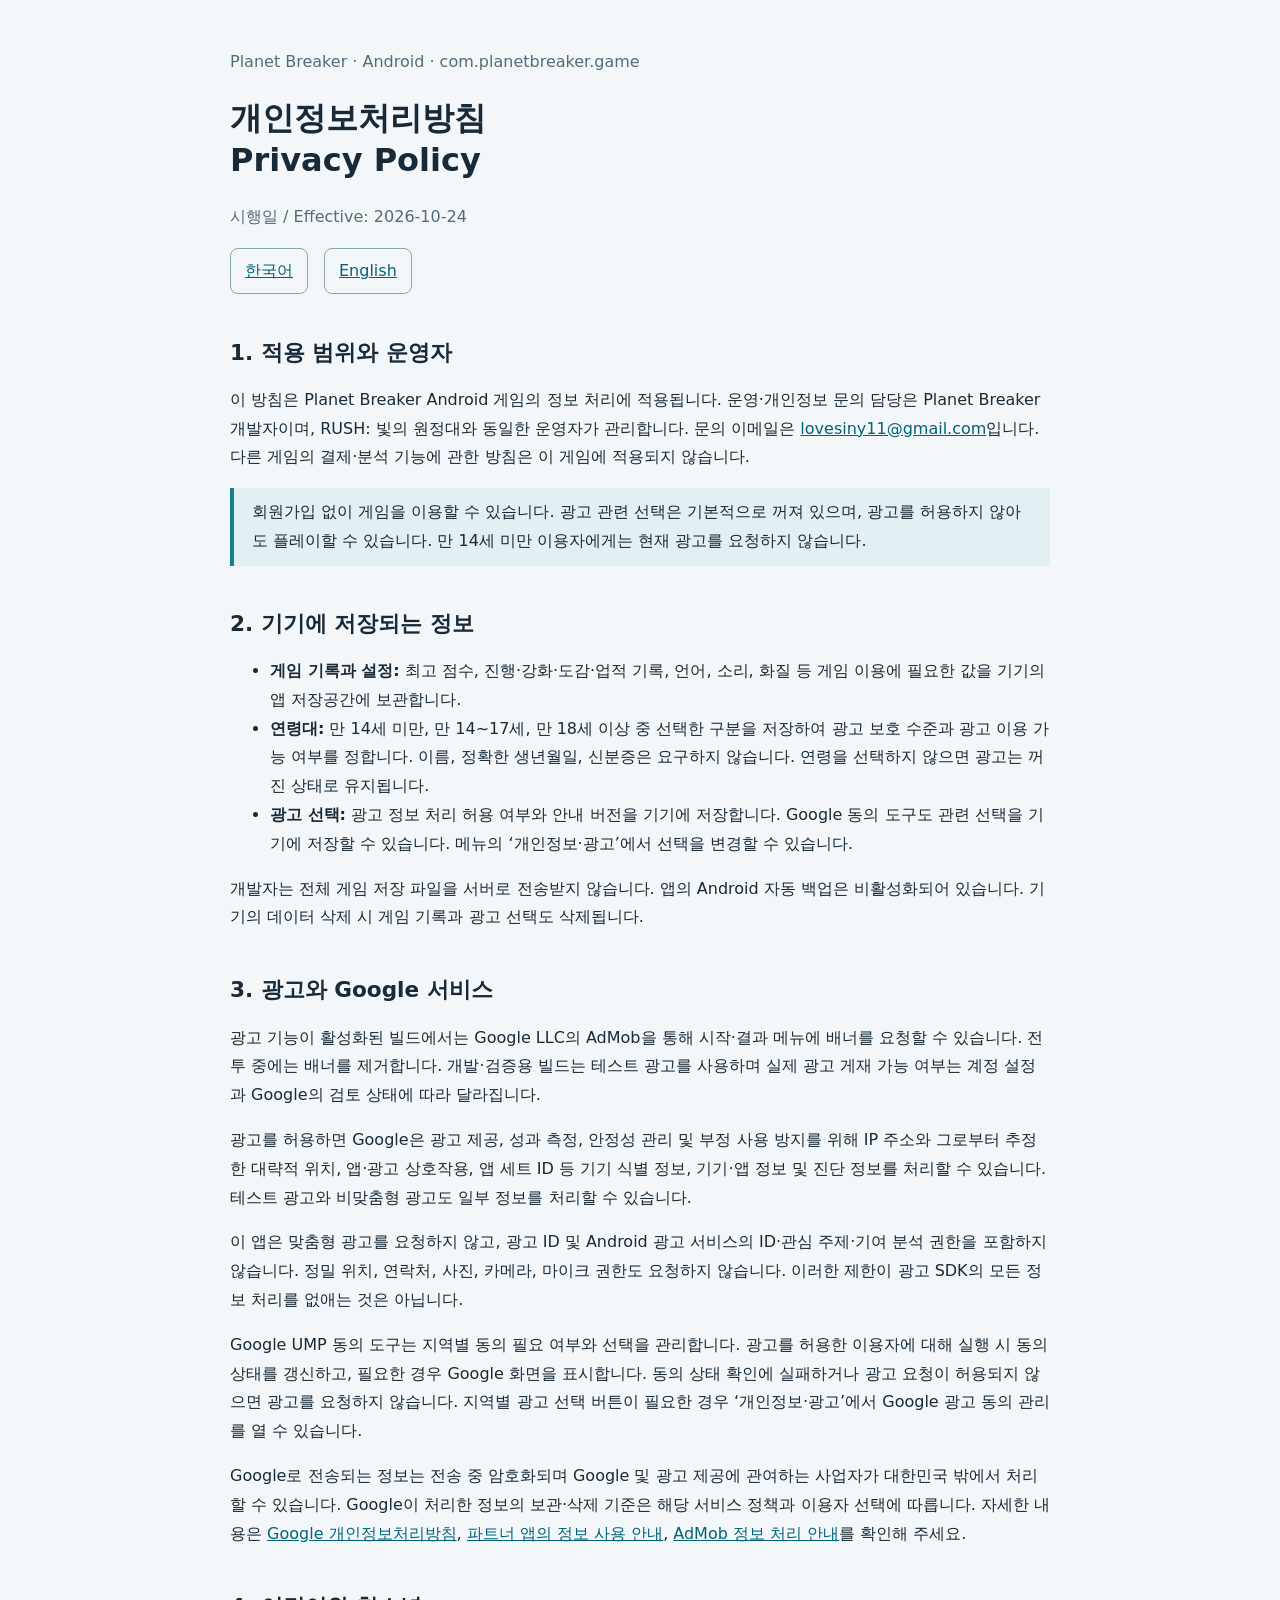
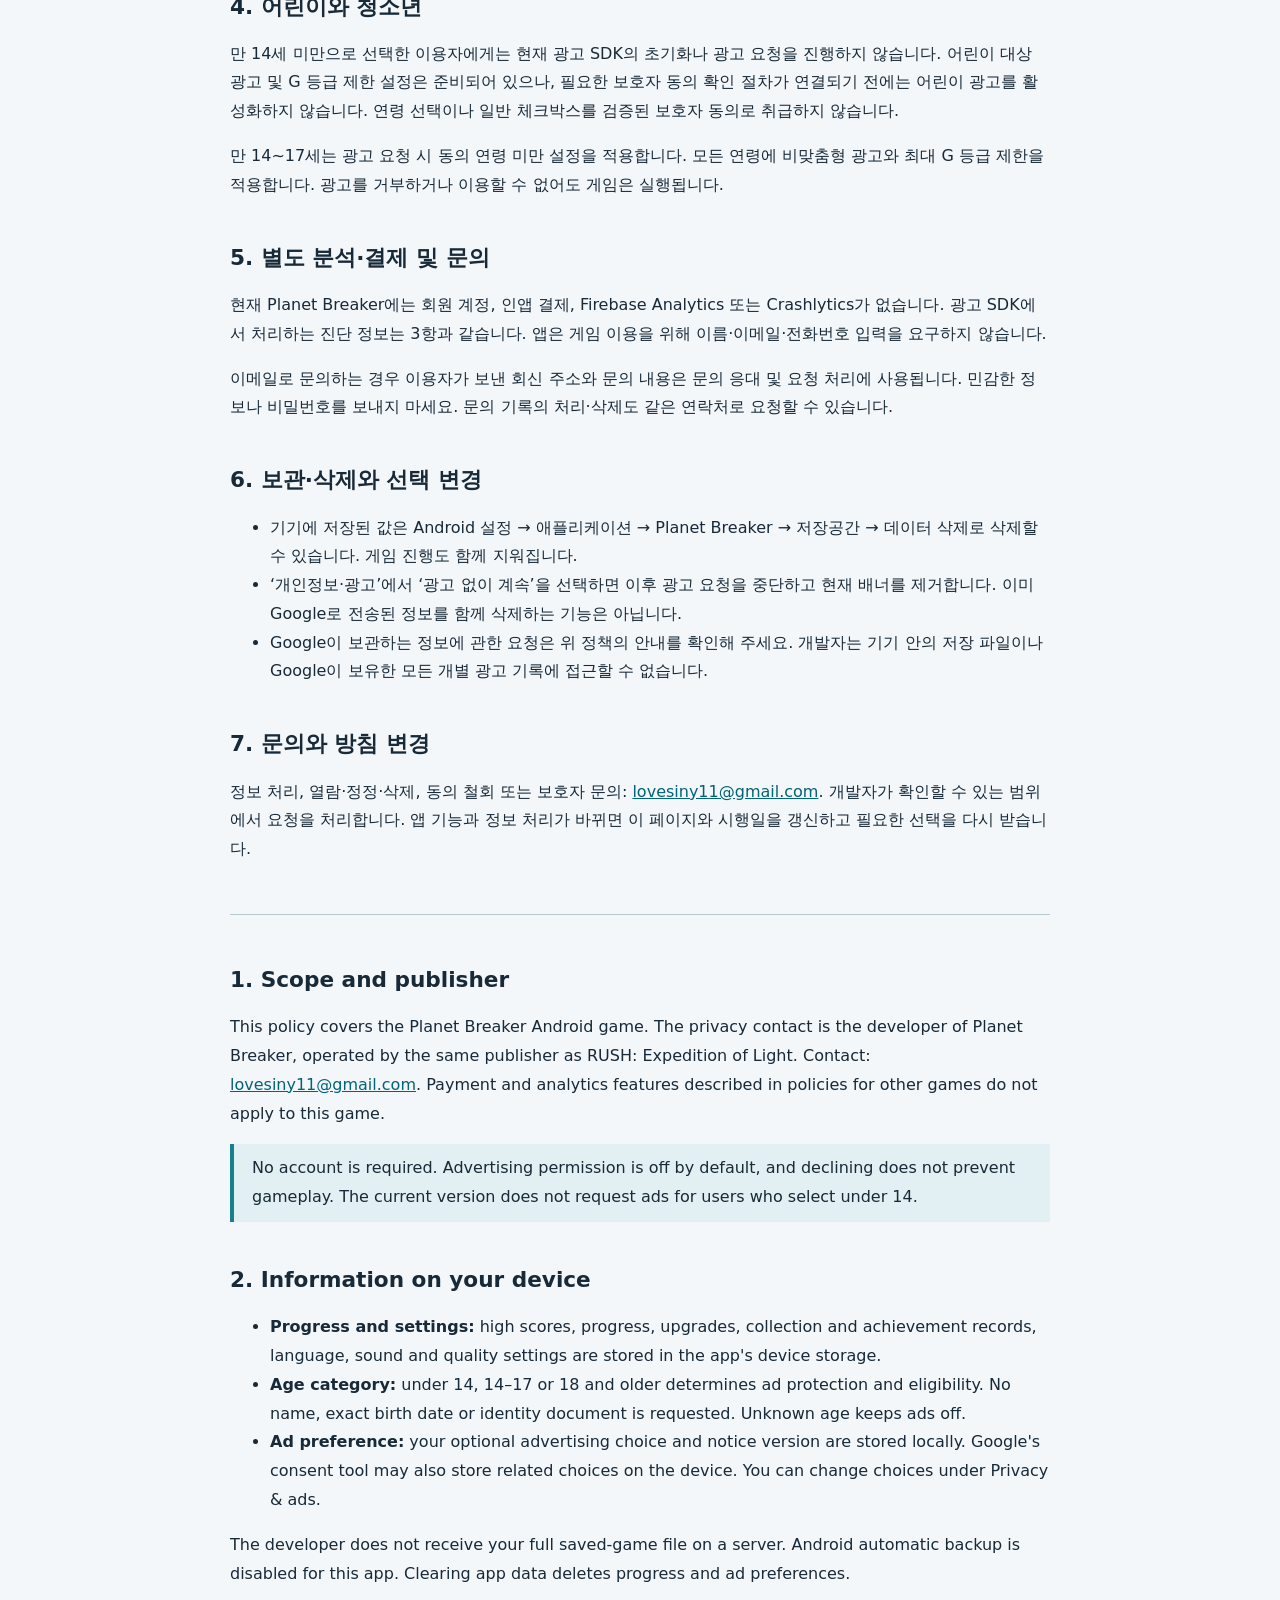
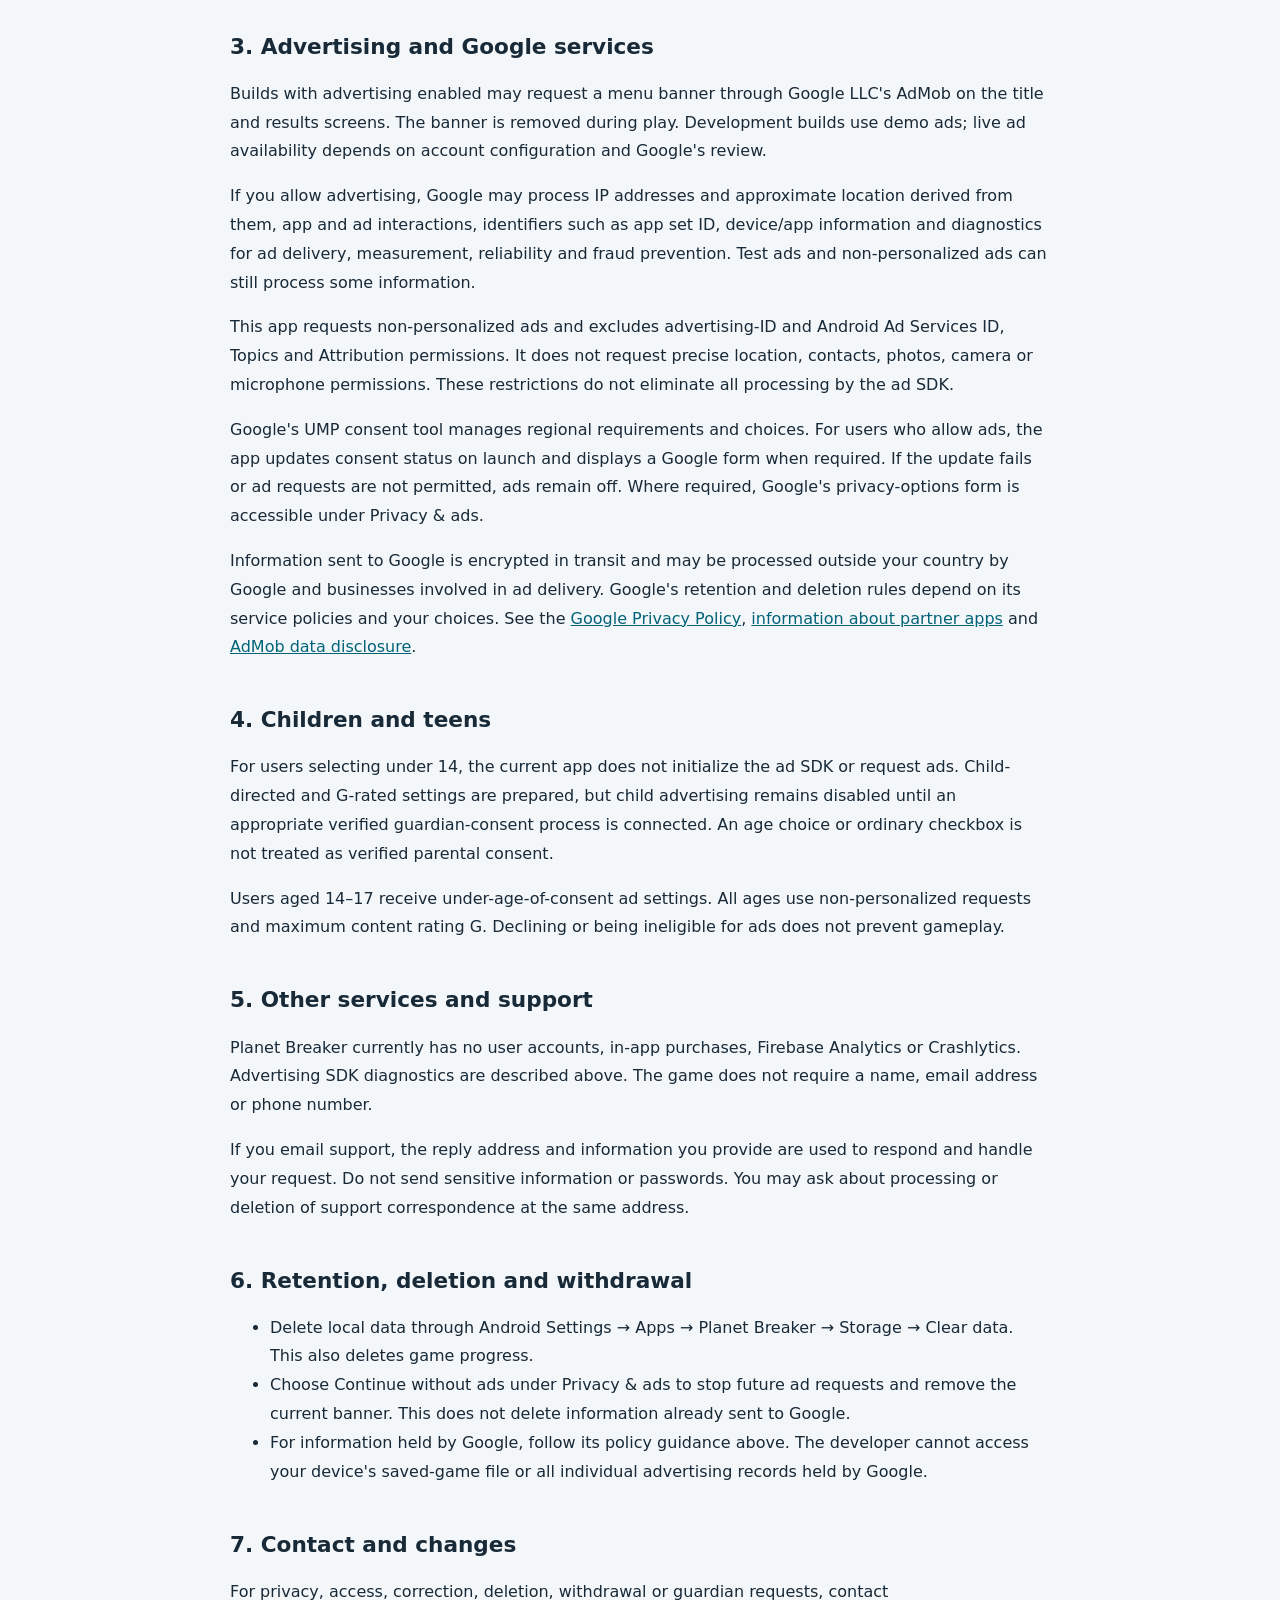
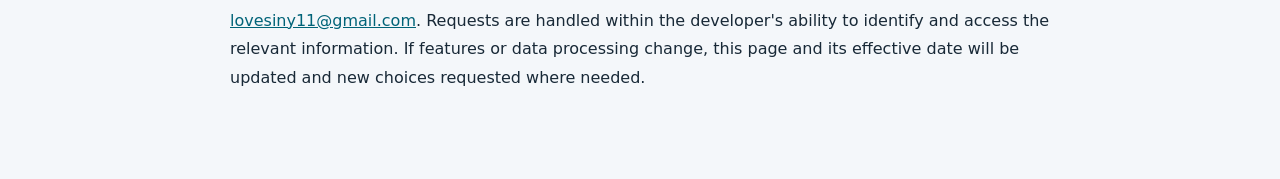
==== planet-breaker-privacy.html @ 5c7571f8 "Publish Planet Breaker privacy policy" ====
<!doctype html>
<html lang="ko">
<head>
<meta charset="utf-8">
<meta name="viewport" content="width=device-width, initial-scale=1">
<title>Planet Breaker — 개인정보처리방침 · Privacy Policy</title>
<meta name="description" content="Planet Breaker Android 게임 개인정보처리방침 및 문의처. Privacy policy and contact for Planet Breaker.">
<style>
:root{color-scheme:light dark;font:16px/1.8 system-ui,sans-serif;color:#182937;background:#f4f7fa}body{margin:0}main{max-width:820px;margin:auto;padding:32px 22px 70px}h1{line-height:1.3;font-size:2rem}h2{margin-top:2em;line-height:1.4;font-size:1.35rem}h3{font-size:1.1rem}a{color:#006378;overflow-wrap:anywhere}p,li{overflow-wrap:anywhere}nav{display:flex;gap:16px;flex-wrap:wrap}nav a{display:inline-block;padding:8px 14px;border:1px solid #8ba4b0;border-radius:8px;min-height:28px}.meta{color:#526c7a}article{scroll-margin-top:18px}aside{border-left:4px solid #16818d;padding:10px 18px;background:#e3f0f3}hr{margin:50px 0;border:0;border-top:1px solid #b7c8cf}a:focus-visible{outline:3px solid #16818d;outline-offset:3px}@media(prefers-color-scheme:dark){:root{color:#e0edf3;background:#091722}a{color:#84dfeb}.meta{color:#afc3ce}aside{background:#16303b}}
</style>
</head>
<body><main>
<p class="meta">Planet Breaker · Android · com.planetbreaker.game</p>
<h1>개인정보처리방침<br><span lang="en">Privacy Policy</span></h1>
<p class="meta">시행일 / Effective: 2026-10-24</p>
<nav aria-label="언어 / Language"><a href="#ko" lang="ko">한국어</a><a href="#en" lang="en">English</a></nav>
<article id="ko" lang="ko">
<h2>1. 적용 범위와 운영자</h2>
<p>이 방침은 Planet Breaker Android 게임의 정보 처리에 적용됩니다. 운영·개인정보 문의 담당은 Planet Breaker 개발자이며, RUSH: 빛의 원정대와 동일한 운영자가 관리합니다. 문의 이메일은 <a href="mailto:lovesiny11@gmail.com">lovesiny11@gmail.com</a>입니다. 다른 게임의 결제·분석 기능에 관한 방침은 이 게임에 적용되지 않습니다.</p>
<aside>회원가입 없이 게임을 이용할 수 있습니다. 광고 관련 선택은 기본적으로 꺼져 있으며, 광고를 허용하지 않아도 플레이할 수 있습니다. 만 14세 미만 이용자에게는 현재 광고를 요청하지 않습니다.</aside>
<h2>2. 기기에 저장되는 정보</h2>
<ul>
<li><strong>게임 기록과 설정:</strong> 최고 점수, 진행·강화·도감·업적 기록, 언어, 소리, 화질 등 게임 이용에 필요한 값을 기기의 앱 저장공간에 보관합니다.</li>
<li><strong>연령대:</strong> 만 14세 미만, 만 14~17세, 만 18세 이상 중 선택한 구분을 저장하여 광고 보호 수준과 광고 이용 가능 여부를 정합니다. 이름, 정확한 생년월일, 신분증은 요구하지 않습니다. 연령을 선택하지 않으면 광고는 꺼진 상태로 유지됩니다.</li>
<li><strong>광고 선택:</strong> 광고 정보 처리 허용 여부와 안내 버전을 기기에 저장합니다. Google 동의 도구도 관련 선택을 기기에 저장할 수 있습니다. 메뉴의 ‘개인정보·광고’에서 선택을 변경할 수 있습니다.</li>
</ul>
<p>개발자는 전체 게임 저장 파일을 서버로 전송받지 않습니다. 앱의 Android 자동 백업은 비활성화되어 있습니다. 기기의 데이터 삭제 시 게임 기록과 광고 선택도 삭제됩니다.</p>
<h2>3. 광고와 Google 서비스</h2>
<p>광고 기능이 활성화된 빌드에서는 Google LLC의 AdMob을 통해 시작·결과 메뉴에 배너를 요청할 수 있습니다. 전투 중에는 배너를 제거합니다. 개발·검증용 빌드는 테스트 광고를 사용하며 실제 광고 게재 가능 여부는 계정 설정과 Google의 검토 상태에 따라 달라집니다.</p>
<p>광고를 허용하면 Google은 광고 제공, 성과 측정, 안정성 관리 및 부정 사용 방지를 위해 IP 주소와 그로부터 추정한 대략적 위치, 앱·광고 상호작용, 앱 세트 ID 등 기기 식별 정보, 기기·앱 정보 및 진단 정보를 처리할 수 있습니다. 테스트 광고와 비맞춤형 광고도 일부 정보를 처리할 수 있습니다.</p>
<p>이 앱은 맞춤형 광고를 요청하지 않고, 광고 ID 및 Android 광고 서비스의 ID·관심 주제·기여 분석 권한을 포함하지 않습니다. 정밀 위치, 연락처, 사진, 카메라, 마이크 권한도 요청하지 않습니다. 이러한 제한이 광고 SDK의 모든 정보 처리를 없애는 것은 아닙니다.</p>
<p>Google UMP 동의 도구는 지역별 동의 필요 여부와 선택을 관리합니다. 광고를 허용한 이용자에 대해 실행 시 동의 상태를 갱신하고, 필요한 경우 Google 화면을 표시합니다. 동의 상태 확인에 실패하거나 광고 요청이 허용되지 않으면 광고를 요청하지 않습니다. 지역별 광고 선택 버튼이 필요한 경우 ‘개인정보·광고’에서 Google 광고 동의 관리를 열 수 있습니다.</p>
<p>Google로 전송되는 정보는 전송 중 암호화되며 Google 및 광고 제공에 관여하는 사업자가 대한민국 밖에서 처리할 수 있습니다. Google이 처리한 정보의 보관·삭제 기준은 해당 서비스 정책과 이용자 선택에 따릅니다. 자세한 내용은 <a href="https://policies.google.com/privacy?hl=ko">Google 개인정보처리방침</a>, <a href="https://policies.google.com/technologies/partner-sites?hl=ko">파트너 앱의 정보 사용 안내</a>, <a href="https://developers.google.com/admob/android/privacy/play-data-disclosure">AdMob 정보 처리 안내</a>를 확인해 주세요.</p>
<h2>4. 어린이와 청소년</h2>
<p>만 14세 미만으로 선택한 이용자에게는 현재 광고 SDK의 초기화나 광고 요청을 진행하지 않습니다. 어린이 대상 광고 및 G 등급 제한 설정은 준비되어 있으나, 필요한 보호자 동의 확인 절차가 연결되기 전에는 어린이 광고를 활성화하지 않습니다. 연령 선택이나 일반 체크박스를 검증된 보호자 동의로 취급하지 않습니다.</p>
<p>만 14~17세는 광고 요청 시 동의 연령 미만 설정을 적용합니다. 모든 연령에 비맞춤형 광고와 최대 G 등급 제한을 적용합니다. 광고를 거부하거나 이용할 수 없어도 게임은 실행됩니다.</p>
<h2>5. 별도 분석·결제 및 문의</h2>
<p>현재 Planet Breaker에는 회원 계정, 인앱 결제, Firebase Analytics 또는 Crashlytics가 없습니다. 광고 SDK에서 처리하는 진단 정보는 3항과 같습니다. 앱은 게임 이용을 위해 이름·이메일·전화번호 입력을 요구하지 않습니다.</p>
<p>이메일로 문의하는 경우 이용자가 보낸 회신 주소와 문의 내용은 문의 응대 및 요청 처리에 사용됩니다. 민감한 정보나 비밀번호를 보내지 마세요. 문의 기록의 처리·삭제도 같은 연락처로 요청할 수 있습니다.</p>
<h2>6. 보관·삭제와 선택 변경</h2>
<ul>
<li>기기에 저장된 값은 Android 설정 → 애플리케이션 → Planet Breaker → 저장공간 → 데이터 삭제로 삭제할 수 있습니다. 게임 진행도 함께 지워집니다.</li>
<li>‘개인정보·광고’에서 ‘광고 없이 계속’을 선택하면 이후 광고 요청을 중단하고 현재 배너를 제거합니다. 이미 Google로 전송된 정보를 함께 삭제하는 기능은 아닙니다.</li>
<li>Google이 보관하는 정보에 관한 요청은 위 정책의 안내를 확인해 주세요. 개발자는 기기 안의 저장 파일이나 Google이 보유한 모든 개별 광고 기록에 접근할 수 없습니다.</li>
</ul>
<h2>7. 문의와 방침 변경</h2>
<p>정보 처리, 열람·정정·삭제, 동의 철회 또는 보호자 문의: <a href="mailto:lovesiny11@gmail.com">lovesiny11@gmail.com</a>. 개발자가 확인할 수 있는 범위에서 요청을 처리합니다. 앱 기능과 정보 처리가 바뀌면 이 페이지와 시행일을 갱신하고 필요한 선택을 다시 받습니다.</p>
</article>
<hr>
<article id="en" lang="en">
<h2>1. Scope and publisher</h2>
<p>This policy covers the Planet Breaker Android game. The privacy contact is the developer of Planet Breaker, operated by the same publisher as RUSH: Expedition of Light. Contact: <a href="mailto:lovesiny11@gmail.com">lovesiny11@gmail.com</a>. Payment and analytics features described in policies for other games do not apply to this game.</p>
<aside>No account is required. Advertising permission is off by default, and declining does not prevent gameplay. The current version does not request ads for users who select under 14.</aside>
<h2>2. Information on your device</h2>
<ul>
<li><strong>Progress and settings:</strong> high scores, progress, upgrades, collection and achievement records, language, sound and quality settings are stored in the app's device storage.</li>
<li><strong>Age category:</strong> under 14, 14–17 or 18 and older determines ad protection and eligibility. No name, exact birth date or identity document is requested. Unknown age keeps ads off.</li>
<li><strong>Ad preference:</strong> your optional advertising choice and notice version are stored locally. Google's consent tool may also store related choices on the device. You can change choices under Privacy &amp; ads.</li>
</ul>
<p>The developer does not receive your full saved-game file on a server. Android automatic backup is disabled for this app. Clearing app data deletes progress and ad preferences.</p>
<h2>3. Advertising and Google services</h2>
<p>Builds with advertising enabled may request a menu banner through Google LLC's AdMob on the title and results screens. The banner is removed during play. Development builds use demo ads; live ad availability depends on account configuration and Google's review.</p>
<p>If you allow advertising, Google may process IP addresses and approximate location derived from them, app and ad interactions, identifiers such as app set ID, device/app information and diagnostics for ad delivery, measurement, reliability and fraud prevention. Test ads and non-personalized ads can still process some information.</p>
<p>This app requests non-personalized ads and excludes advertising-ID and Android Ad Services ID, Topics and Attribution permissions. It does not request precise location, contacts, photos, camera or microphone permissions. These restrictions do not eliminate all processing by the ad SDK.</p>
<p>Google's UMP consent tool manages regional requirements and choices. For users who allow ads, the app updates consent status on launch and displays a Google form when required. If the update fails or ad requests are not permitted, ads remain off. Where required, Google's privacy-options form is accessible under Privacy &amp; ads.</p>
<p>Information sent to Google is encrypted in transit and may be processed outside your country by Google and businesses involved in ad delivery. Google's retention and deletion rules depend on its service policies and your choices. See the <a href="https://policies.google.com/privacy">Google Privacy Policy</a>, <a href="https://policies.google.com/technologies/partner-sites">information about partner apps</a> and <a href="https://developers.google.com/admob/android/privacy/play-data-disclosure">AdMob data disclosure</a>.</p>
<h2>4. Children and teens</h2>
<p>For users selecting under 14, the current app does not initialize the ad SDK or request ads. Child-directed and G-rated settings are prepared, but child advertising remains disabled until an appropriate verified guardian-consent process is connected. An age choice or ordinary checkbox is not treated as verified parental consent.</p>
<p>Users aged 14–17 receive under-age-of-consent ad settings. All ages use non-personalized requests and maximum content rating G. Declining or being ineligible for ads does not prevent gameplay.</p>
<h2>5. Other services and support</h2>
<p>Planet Breaker currently has no user accounts, in-app purchases, Firebase Analytics or Crashlytics. Advertising SDK diagnostics are described above. The game does not require a name, email address or phone number.</p>
<p>If you email support, the reply address and information you provide are used to respond and handle your request. Do not send sensitive information or passwords. You may ask about processing or deletion of support correspondence at the same address.</p>
<h2>6. Retention, deletion and withdrawal</h2>
<ul>
<li>Delete local data through Android Settings → Apps → Planet Breaker → Storage → Clear data. This also deletes game progress.</li>
<li>Choose Continue without ads under Privacy &amp; ads to stop future ad requests and remove the current banner. This does not delete information already sent to Google.</li>
<li>For information held by Google, follow its policy guidance above. The developer cannot access your device's saved-game file or all individual advertising records held by Google.</li>
</ul>
<h2>7. Contact and changes</h2>
<p>For privacy, access, correction, deletion, withdrawal or guardian requests, contact <a href="mailto:lovesiny11@gmail.com">lovesiny11@gmail.com</a>. Requests are handled within the developer's ability to identify and access the relevant information. If features or data processing change, this page and its effective date will be updated and new choices requested where needed.</p>
</article>
</main></body></html>
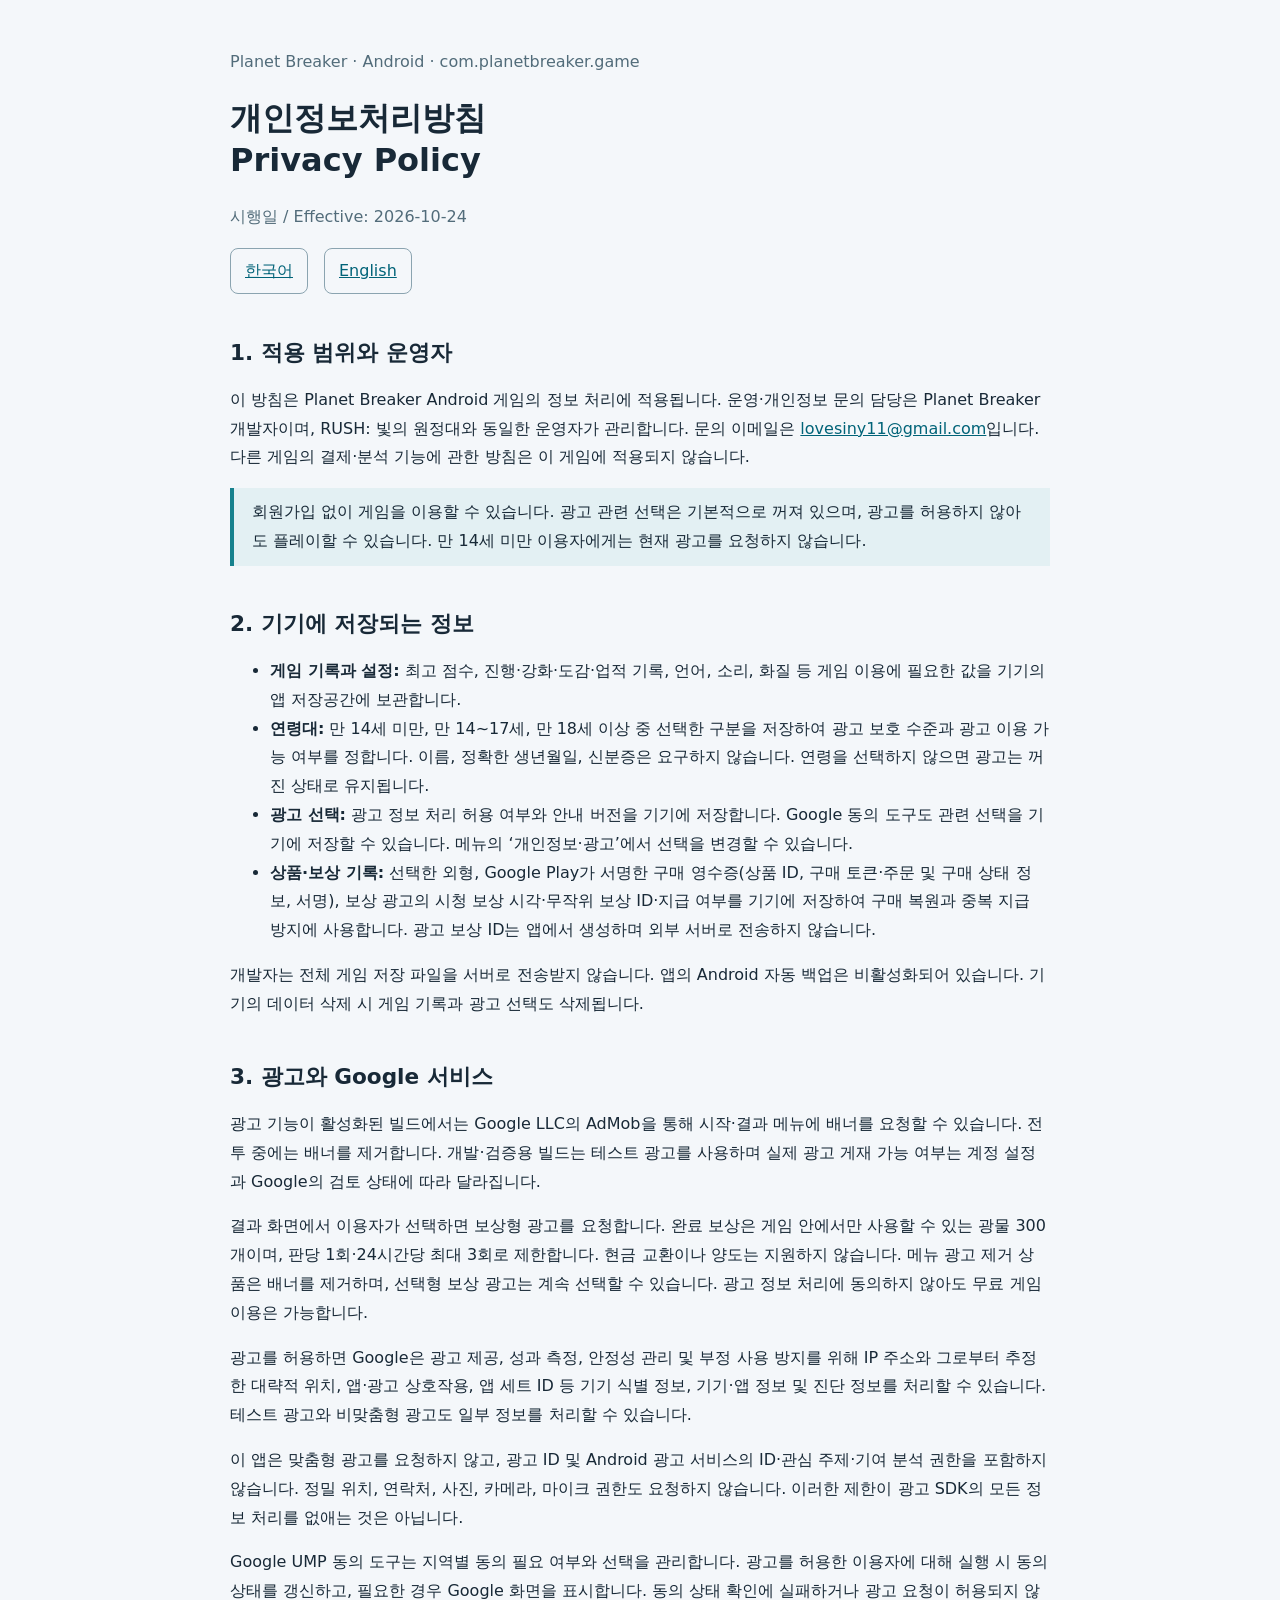
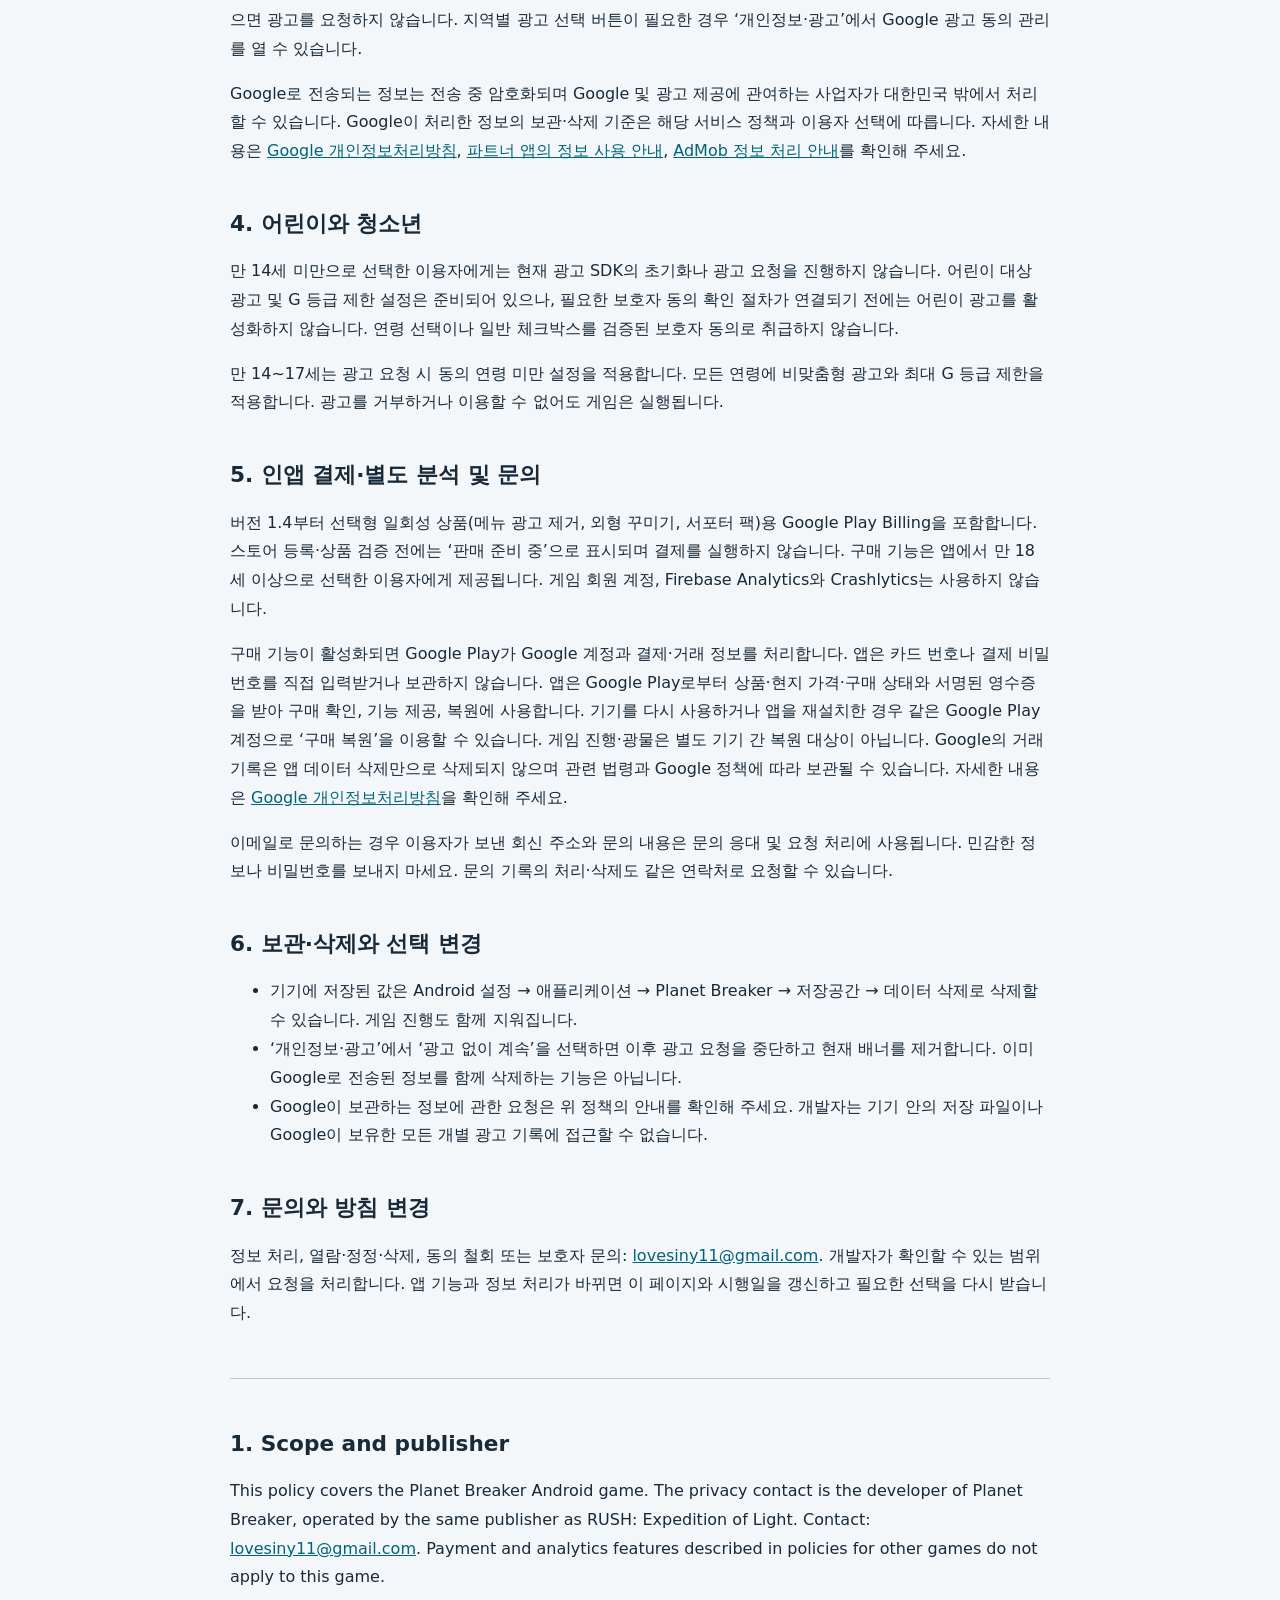
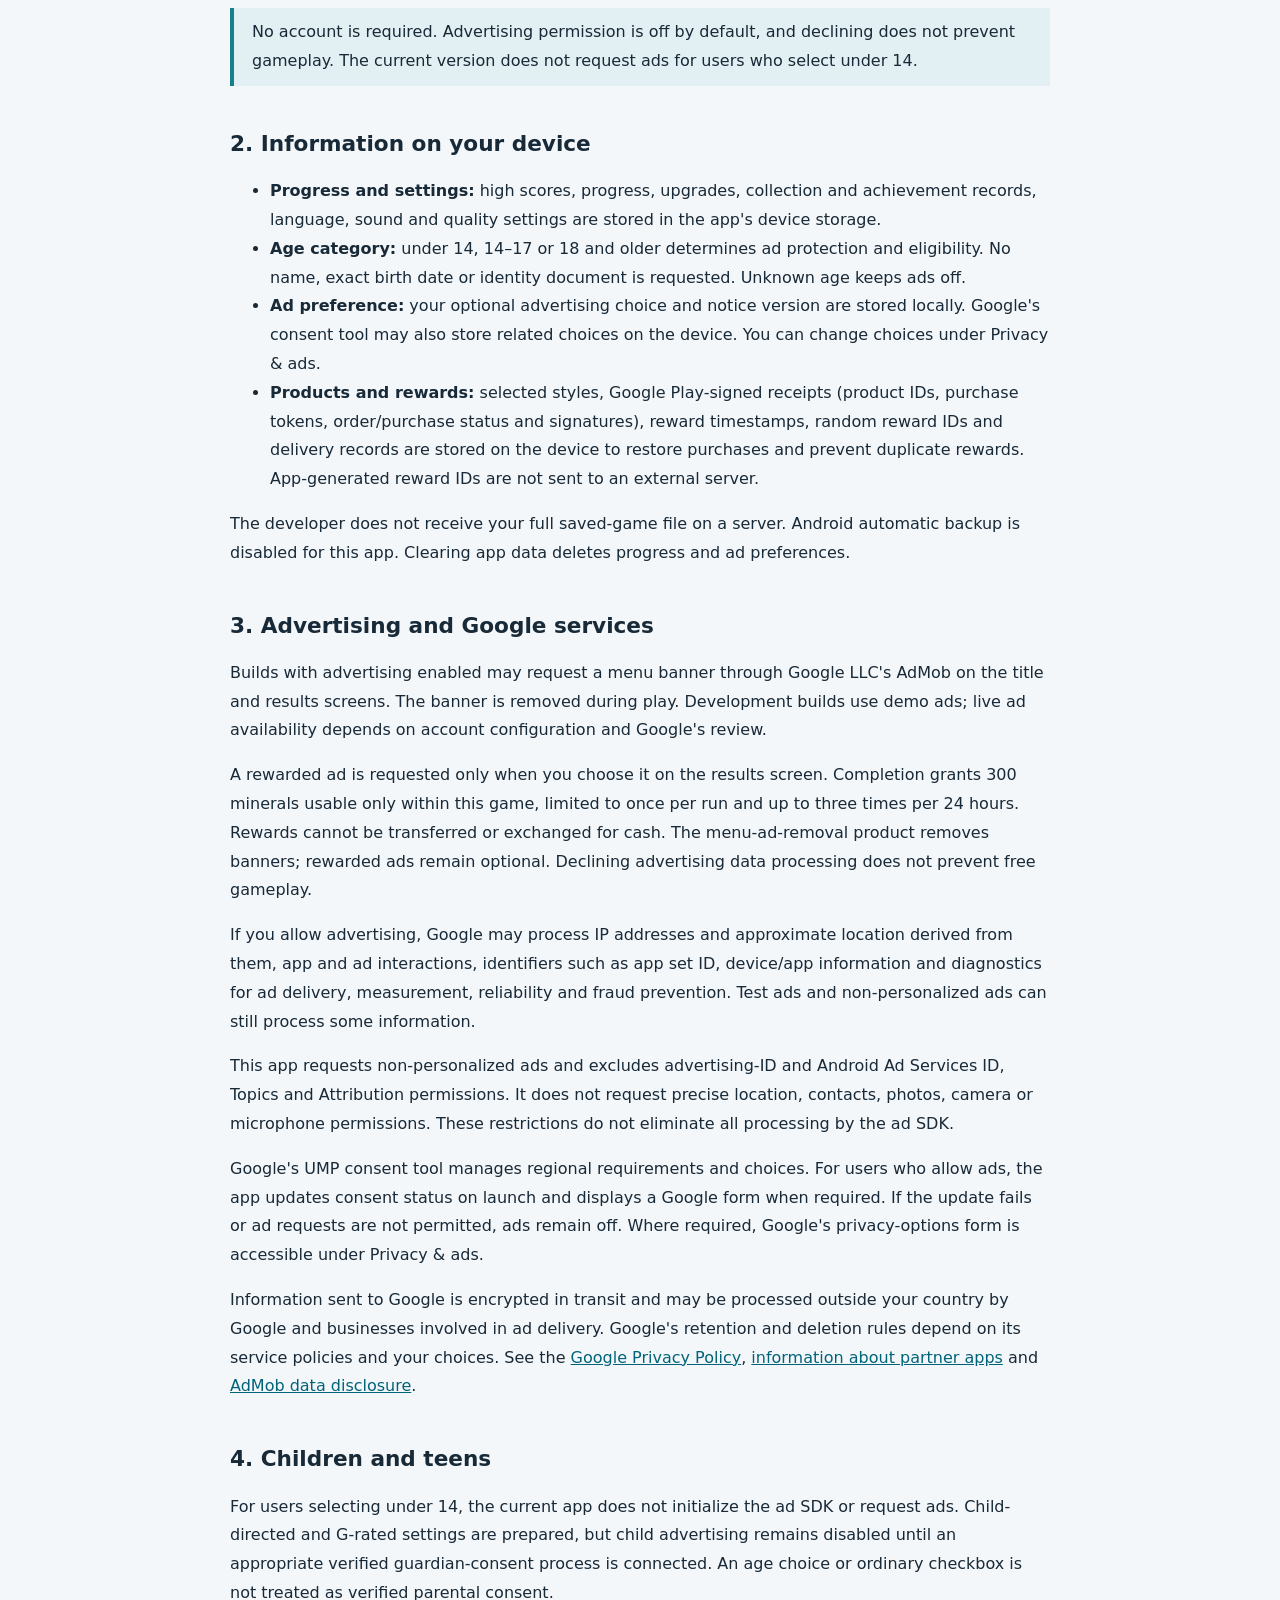
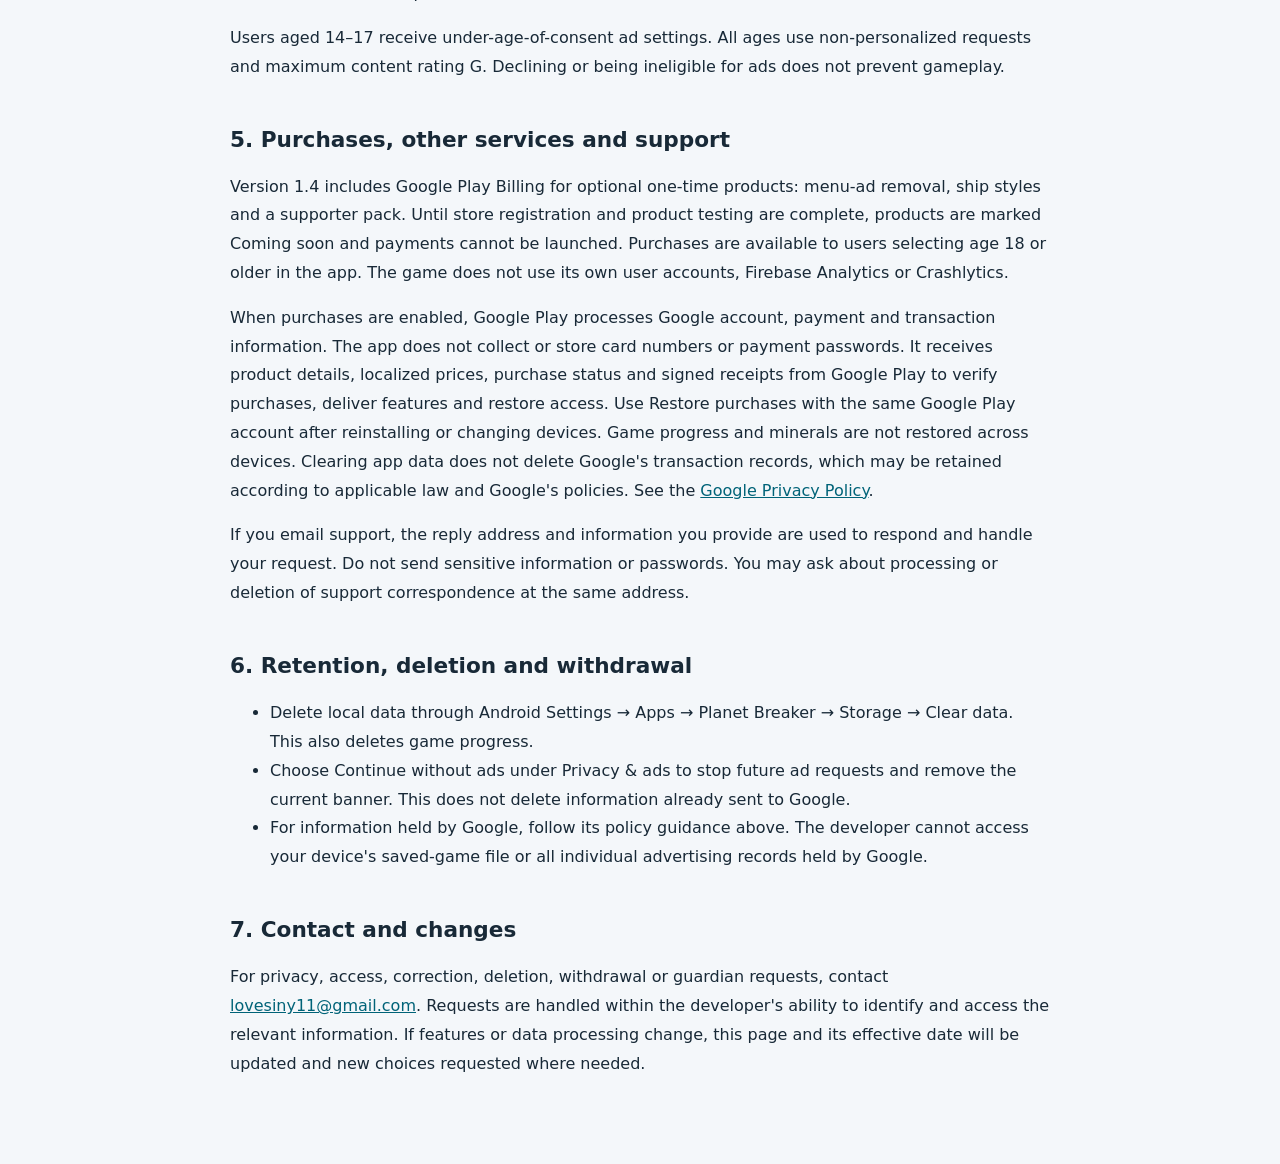
==== commit 85ebffc0: "Document Planet Breaker purchases and optional rewarded ads" ====
--- a/planet-breaker-privacy.html
+++ b/planet-breaker-privacy.html
@@ -23,10 +23,12 @@
 <li><strong>게임 기록과 설정:</strong> 최고 점수, 진행·강화·도감·업적 기록, 언어, 소리, 화질 등 게임 이용에 필요한 값을 기기의 앱 저장공간에 보관합니다.</li>
 <li><strong>연령대:</strong> 만 14세 미만, 만 14~17세, 만 18세 이상 중 선택한 구분을 저장하여 광고 보호 수준과 광고 이용 가능 여부를 정합니다. 이름, 정확한 생년월일, 신분증은 요구하지 않습니다. 연령을 선택하지 않으면 광고는 꺼진 상태로 유지됩니다.</li>
 <li><strong>광고 선택:</strong> 광고 정보 처리 허용 여부와 안내 버전을 기기에 저장합니다. Google 동의 도구도 관련 선택을 기기에 저장할 수 있습니다. 메뉴의 ‘개인정보·광고’에서 선택을 변경할 수 있습니다.</li>
+<li><strong>상품·보상 기록:</strong> 선택한 외형, Google Play가 서명한 구매 영수증(상품 ID, 구매 토큰·주문 및 구매 상태 정보, 서명), 보상 광고의 시청 보상 시각·무작위 보상 ID·지급 여부를 기기에 저장하여 구매 복원과 중복 지급 방지에 사용합니다. 광고 보상 ID는 앱에서 생성하며 외부 서버로 전송하지 않습니다.</li>
 </ul>
 <p>개발자는 전체 게임 저장 파일을 서버로 전송받지 않습니다. 앱의 Android 자동 백업은 비활성화되어 있습니다. 기기의 데이터 삭제 시 게임 기록과 광고 선택도 삭제됩니다.</p>
 <h2>3. 광고와 Google 서비스</h2>
 <p>광고 기능이 활성화된 빌드에서는 Google LLC의 AdMob을 통해 시작·결과 메뉴에 배너를 요청할 수 있습니다. 전투 중에는 배너를 제거합니다. 개발·검증용 빌드는 테스트 광고를 사용하며 실제 광고 게재 가능 여부는 계정 설정과 Google의 검토 상태에 따라 달라집니다.</p>
+<p>결과 화면에서 이용자가 선택하면 보상형 광고를 요청합니다. 완료 보상은 게임 안에서만 사용할 수 있는 광물 300개이며, 판당 1회·24시간당 최대 3회로 제한합니다. 현금 교환이나 양도는 지원하지 않습니다. 메뉴 광고 제거 상품은 배너를 제거하며, 선택형 보상 광고는 계속 선택할 수 있습니다. 광고 정보 처리에 동의하지 않아도 무료 게임 이용은 가능합니다.</p>
 <p>광고를 허용하면 Google은 광고 제공, 성과 측정, 안정성 관리 및 부정 사용 방지를 위해 IP 주소와 그로부터 추정한 대략적 위치, 앱·광고 상호작용, 앱 세트 ID 등 기기 식별 정보, 기기·앱 정보 및 진단 정보를 처리할 수 있습니다. 테스트 광고와 비맞춤형 광고도 일부 정보를 처리할 수 있습니다.</p>
 <p>이 앱은 맞춤형 광고를 요청하지 않고, 광고 ID 및 Android 광고 서비스의 ID·관심 주제·기여 분석 권한을 포함하지 않습니다. 정밀 위치, 연락처, 사진, 카메라, 마이크 권한도 요청하지 않습니다. 이러한 제한이 광고 SDK의 모든 정보 처리를 없애는 것은 아닙니다.</p>
 <p>Google UMP 동의 도구는 지역별 동의 필요 여부와 선택을 관리합니다. 광고를 허용한 이용자에 대해 실행 시 동의 상태를 갱신하고, 필요한 경우 Google 화면을 표시합니다. 동의 상태 확인에 실패하거나 광고 요청이 허용되지 않으면 광고를 요청하지 않습니다. 지역별 광고 선택 버튼이 필요한 경우 ‘개인정보·광고’에서 Google 광고 동의 관리를 열 수 있습니다.</p>
@@ -34,8 +36,9 @@
 <h2>4. 어린이와 청소년</h2>
 <p>만 14세 미만으로 선택한 이용자에게는 현재 광고 SDK의 초기화나 광고 요청을 진행하지 않습니다. 어린이 대상 광고 및 G 등급 제한 설정은 준비되어 있으나, 필요한 보호자 동의 확인 절차가 연결되기 전에는 어린이 광고를 활성화하지 않습니다. 연령 선택이나 일반 체크박스를 검증된 보호자 동의로 취급하지 않습니다.</p>
 <p>만 14~17세는 광고 요청 시 동의 연령 미만 설정을 적용합니다. 모든 연령에 비맞춤형 광고와 최대 G 등급 제한을 적용합니다. 광고를 거부하거나 이용할 수 없어도 게임은 실행됩니다.</p>
-<h2>5. 별도 분석·결제 및 문의</h2>
-<p>현재 Planet Breaker에는 회원 계정, 인앱 결제, Firebase Analytics 또는 Crashlytics가 없습니다. 광고 SDK에서 처리하는 진단 정보는 3항과 같습니다. 앱은 게임 이용을 위해 이름·이메일·전화번호 입력을 요구하지 않습니다.</p>
+<h2>5. 인앱 결제·별도 분석 및 문의</h2>
+<p>버전 1.4부터 선택형 일회성 상품(메뉴 광고 제거, 외형 꾸미기, 서포터 팩)용 Google Play Billing을 포함합니다. 스토어 등록·상품 검증 전에는 ‘판매 준비 중’으로 표시되며 결제를 실행하지 않습니다. 구매 기능은 앱에서 만 18세 이상으로 선택한 이용자에게 제공됩니다. 게임 회원 계정, Firebase Analytics와 Crashlytics는 사용하지 않습니다.</p>
+<p>구매 기능이 활성화되면 Google Play가 Google 계정과 결제·거래 정보를 처리합니다. 앱은 카드 번호나 결제 비밀번호를 직접 입력받거나 보관하지 않습니다. 앱은 Google Play로부터 상품·현지 가격·구매 상태와 서명된 영수증을 받아 구매 확인, 기능 제공, 복원에 사용합니다. 기기를 다시 사용하거나 앱을 재설치한 경우 같은 Google Play 계정으로 ‘구매 복원’을 이용할 수 있습니다. 게임 진행·광물은 별도 기기 간 복원 대상이 아닙니다. Google의 거래 기록은 앱 데이터 삭제만으로 삭제되지 않으며 관련 법령과 Google 정책에 따라 보관될 수 있습니다. 자세한 내용은 <a href="https://policies.google.com/privacy?hl=ko">Google 개인정보처리방침</a>을 확인해 주세요.</p>
 <p>이메일로 문의하는 경우 이용자가 보낸 회신 주소와 문의 내용은 문의 응대 및 요청 처리에 사용됩니다. 민감한 정보나 비밀번호를 보내지 마세요. 문의 기록의 처리·삭제도 같은 연락처로 요청할 수 있습니다.</p>
 <h2>6. 보관·삭제와 선택 변경</h2>
 <ul>
@@ -56,10 +59,12 @@
 <li><strong>Progress and settings:</strong> high scores, progress, upgrades, collection and achievement records, language, sound and quality settings are stored in the app's device storage.</li>
 <li><strong>Age category:</strong> under 14, 14–17 or 18 and older determines ad protection and eligibility. No name, exact birth date or identity document is requested. Unknown age keeps ads off.</li>
 <li><strong>Ad preference:</strong> your optional advertising choice and notice version are stored locally. Google's consent tool may also store related choices on the device. You can change choices under Privacy &amp; ads.</li>
+<li><strong>Products and rewards:</strong> selected styles, Google Play-signed receipts (product IDs, purchase tokens, order/purchase status and signatures), reward timestamps, random reward IDs and delivery records are stored on the device to restore purchases and prevent duplicate rewards. App-generated reward IDs are not sent to an external server.</li>
 </ul>
 <p>The developer does not receive your full saved-game file on a server. Android automatic backup is disabled for this app. Clearing app data deletes progress and ad preferences.</p>
 <h2>3. Advertising and Google services</h2>
 <p>Builds with advertising enabled may request a menu banner through Google LLC's AdMob on the title and results screens. The banner is removed during play. Development builds use demo ads; live ad availability depends on account configuration and Google's review.</p>
+<p>A rewarded ad is requested only when you choose it on the results screen. Completion grants 300 minerals usable only within this game, limited to once per run and up to three times per 24 hours. Rewards cannot be transferred or exchanged for cash. The menu-ad-removal product removes banners; rewarded ads remain optional. Declining advertising data processing does not prevent free gameplay.</p>
 <p>If you allow advertising, Google may process IP addresses and approximate location derived from them, app and ad interactions, identifiers such as app set ID, device/app information and diagnostics for ad delivery, measurement, reliability and fraud prevention. Test ads and non-personalized ads can still process some information.</p>
 <p>This app requests non-personalized ads and excludes advertising-ID and Android Ad Services ID, Topics and Attribution permissions. It does not request precise location, contacts, photos, camera or microphone permissions. These restrictions do not eliminate all processing by the ad SDK.</p>
 <p>Google's UMP consent tool manages regional requirements and choices. For users who allow ads, the app updates consent status on launch and displays a Google form when required. If the update fails or ad requests are not permitted, ads remain off. Where required, Google's privacy-options form is accessible under Privacy &amp; ads.</p>
@@ -67,8 +72,9 @@
 <h2>4. Children and teens</h2>
 <p>For users selecting under 14, the current app does not initialize the ad SDK or request ads. Child-directed and G-rated settings are prepared, but child advertising remains disabled until an appropriate verified guardian-consent process is connected. An age choice or ordinary checkbox is not treated as verified parental consent.</p>
 <p>Users aged 14–17 receive under-age-of-consent ad settings. All ages use non-personalized requests and maximum content rating G. Declining or being ineligible for ads does not prevent gameplay.</p>
-<h2>5. Other services and support</h2>
-<p>Planet Breaker currently has no user accounts, in-app purchases, Firebase Analytics or Crashlytics. Advertising SDK diagnostics are described above. The game does not require a name, email address or phone number.</p>
+<h2>5. Purchases, other services and support</h2>
+<p>Version 1.4 includes Google Play Billing for optional one-time products: menu-ad removal, ship styles and a supporter pack. Until store registration and product testing are complete, products are marked Coming soon and payments cannot be launched. Purchases are available to users selecting age 18 or older in the app. The game does not use its own user accounts, Firebase Analytics or Crashlytics.</p>
+<p>When purchases are enabled, Google Play processes Google account, payment and transaction information. The app does not collect or store card numbers or payment passwords. It receives product details, localized prices, purchase status and signed receipts from Google Play to verify purchases, deliver features and restore access. Use Restore purchases with the same Google Play account after reinstalling or changing devices. Game progress and minerals are not restored across devices. Clearing app data does not delete Google's transaction records, which may be retained according to applicable law and Google's policies. See the <a href="https://policies.google.com/privacy">Google Privacy Policy</a>.</p>
 <p>If you email support, the reply address and information you provide are used to respond and handle your request. Do not send sensitive information or passwords. You may ask about processing or deletion of support correspondence at the same address.</p>
 <h2>6. Retention, deletion and withdrawal</h2>
 <ul>
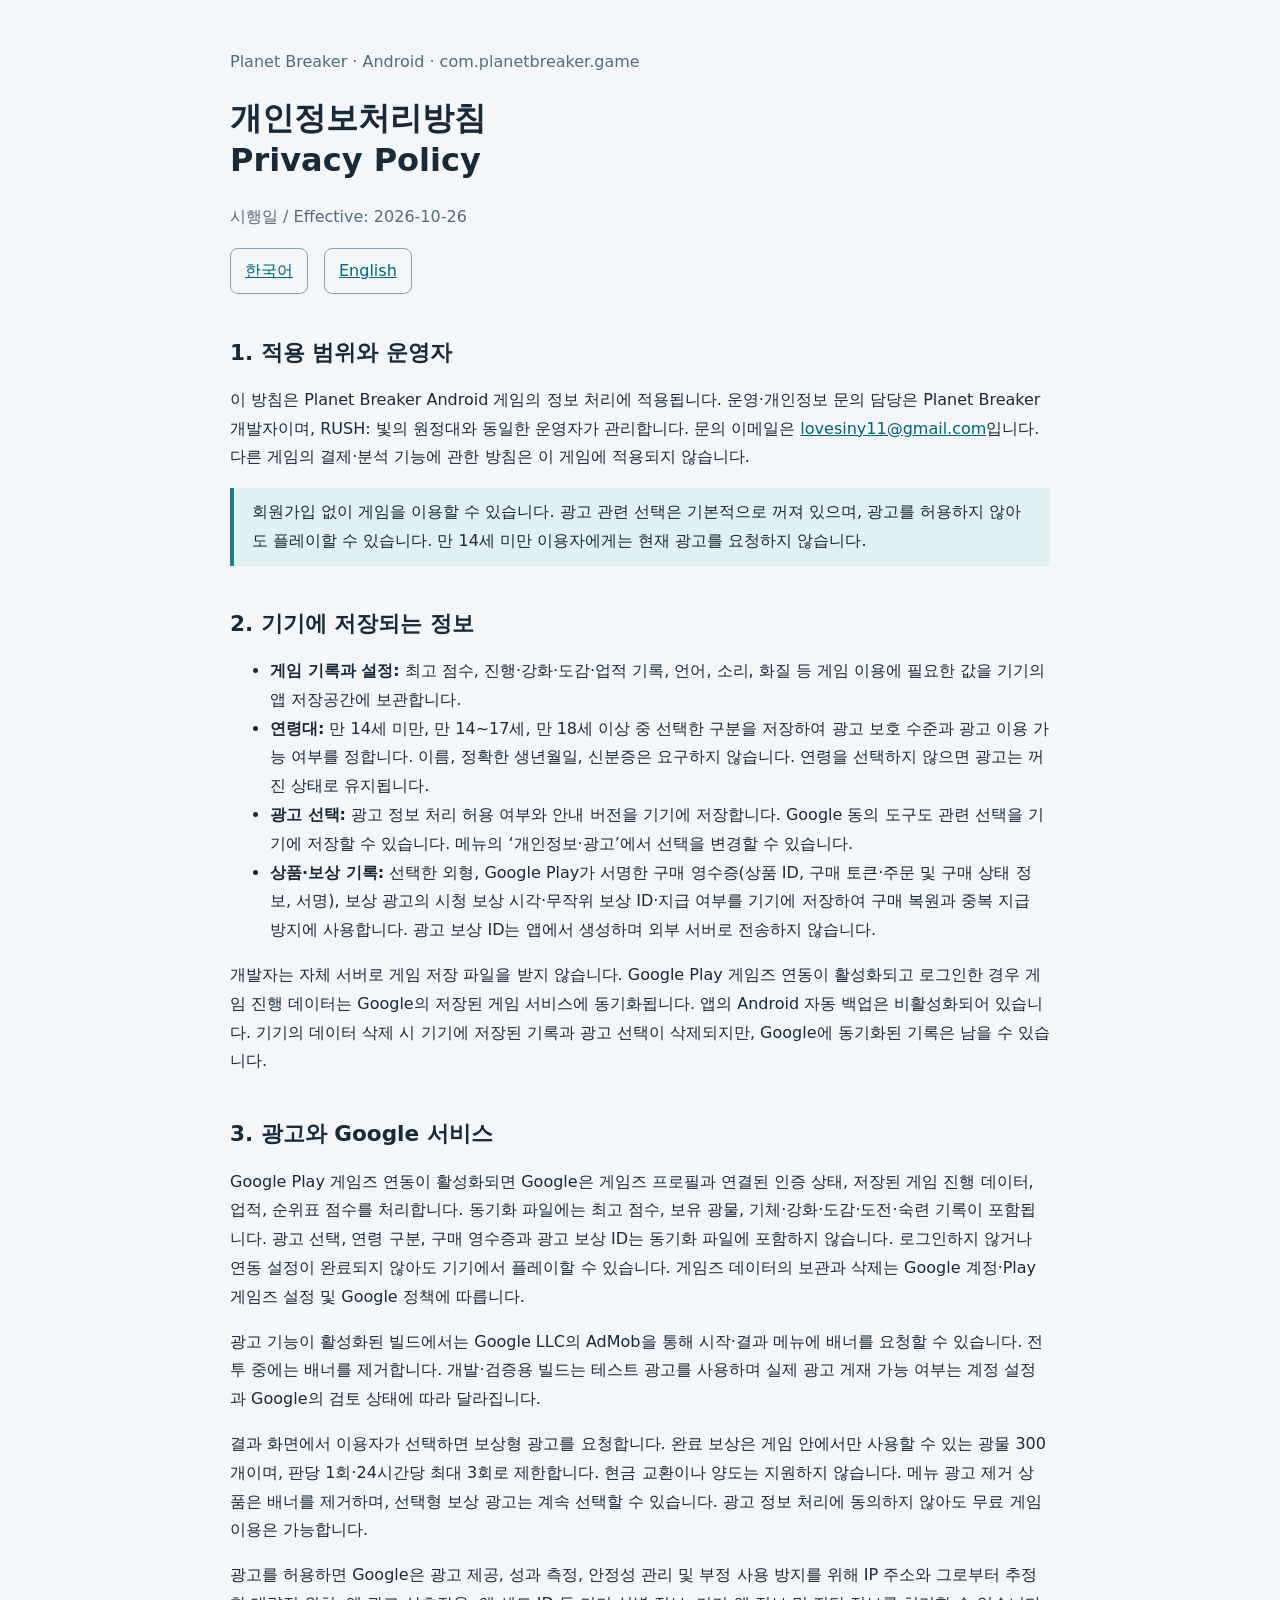
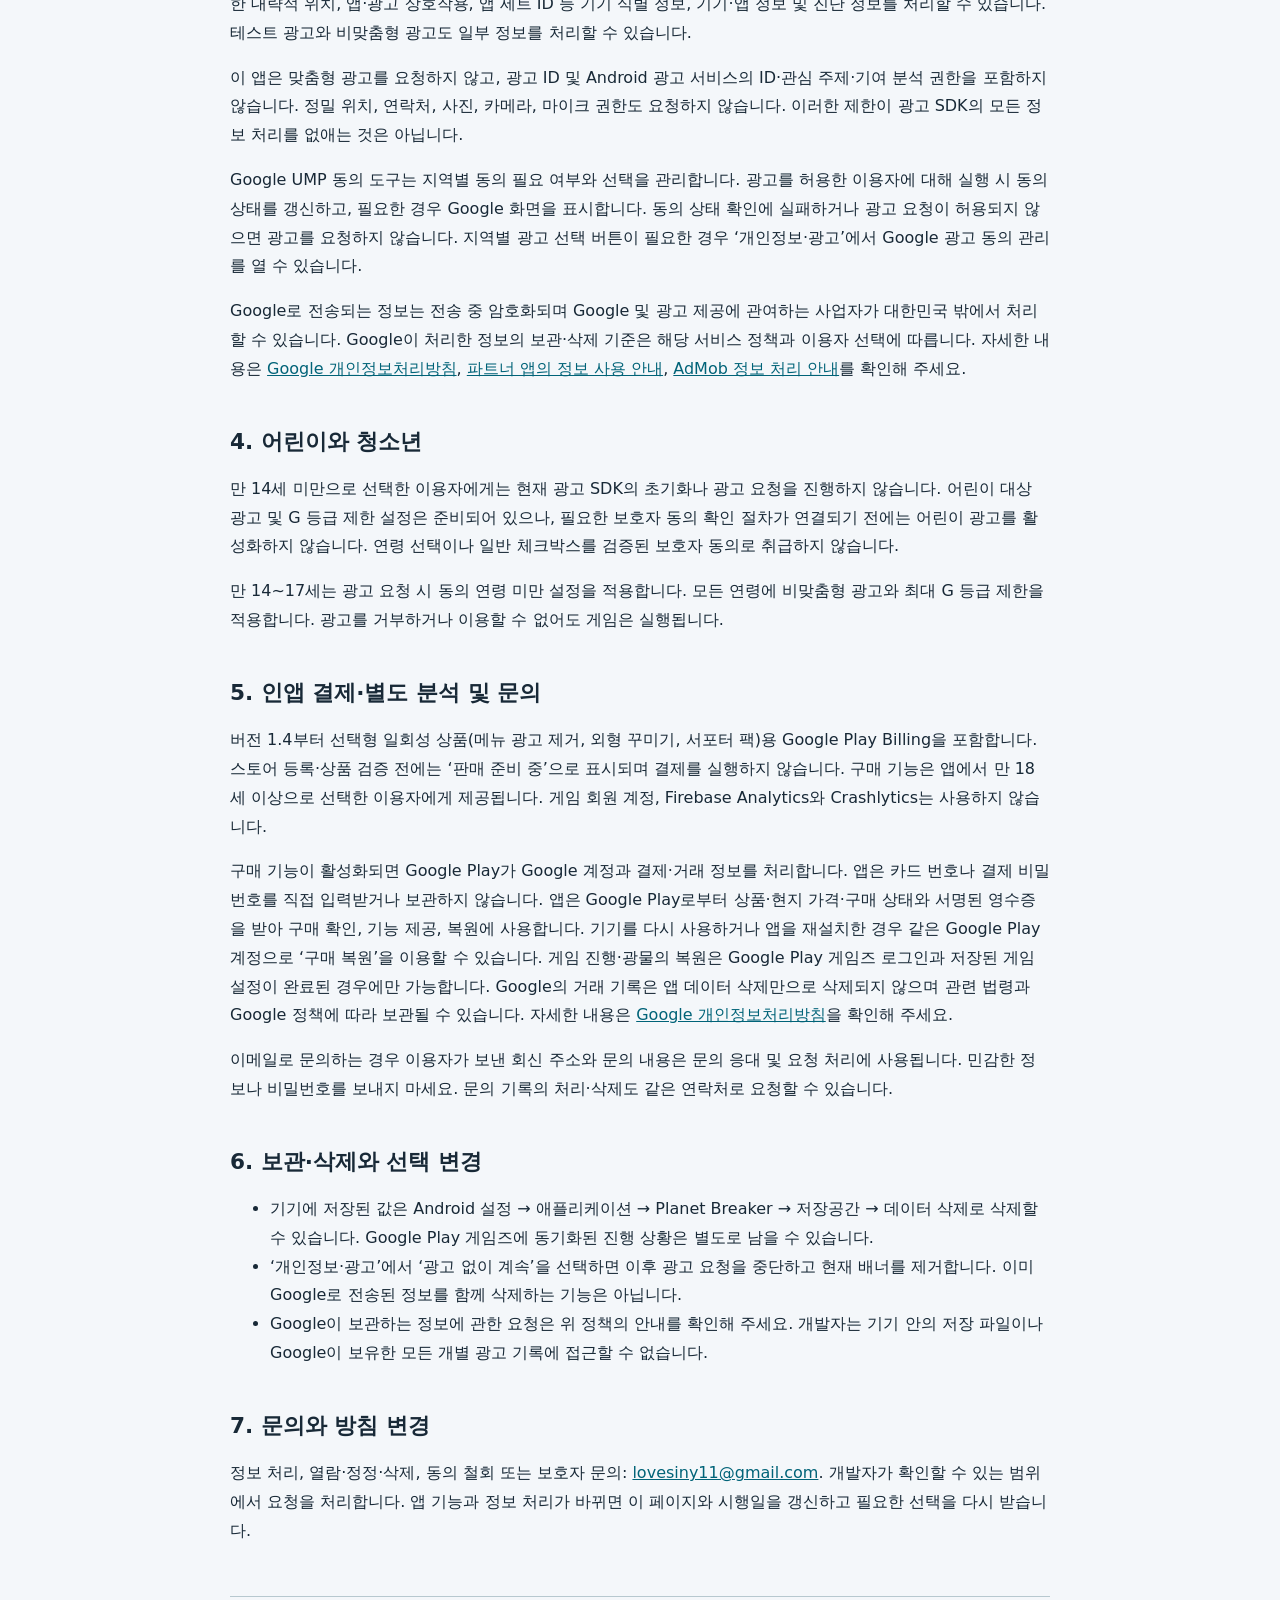
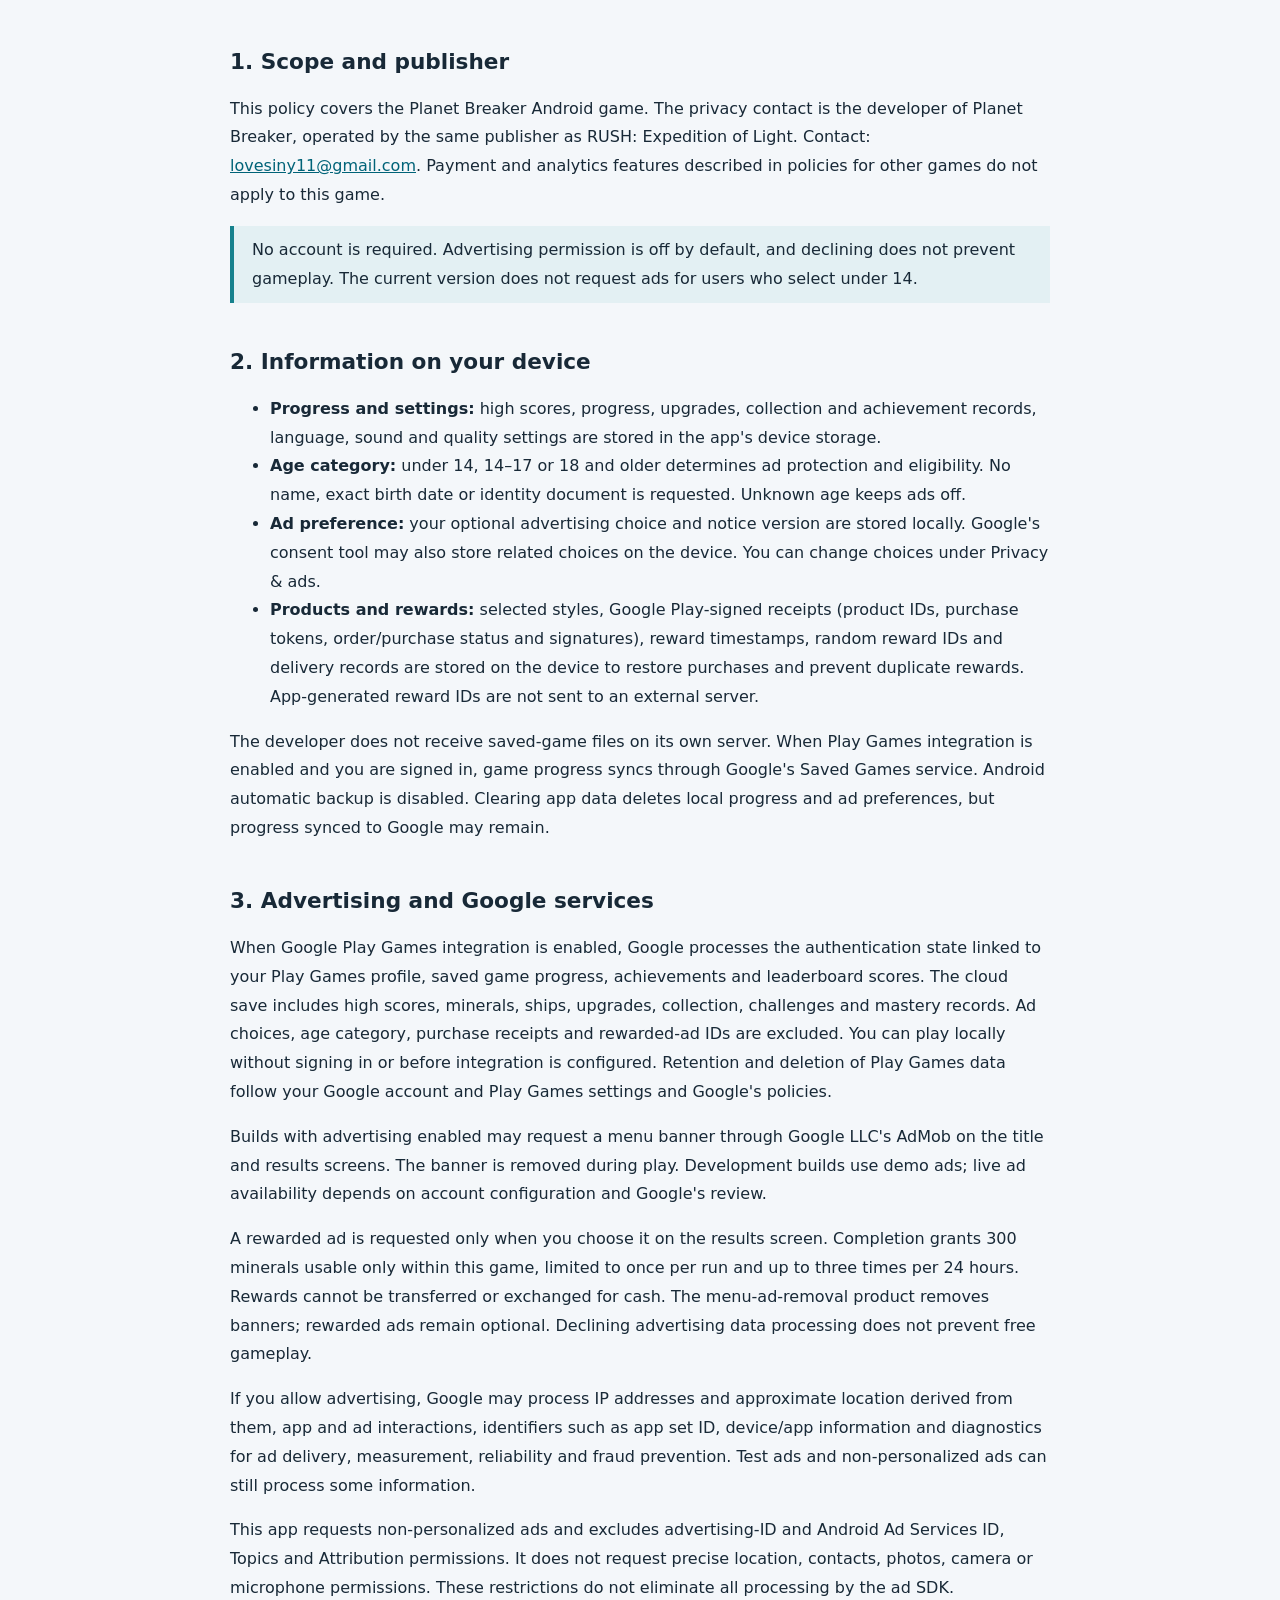
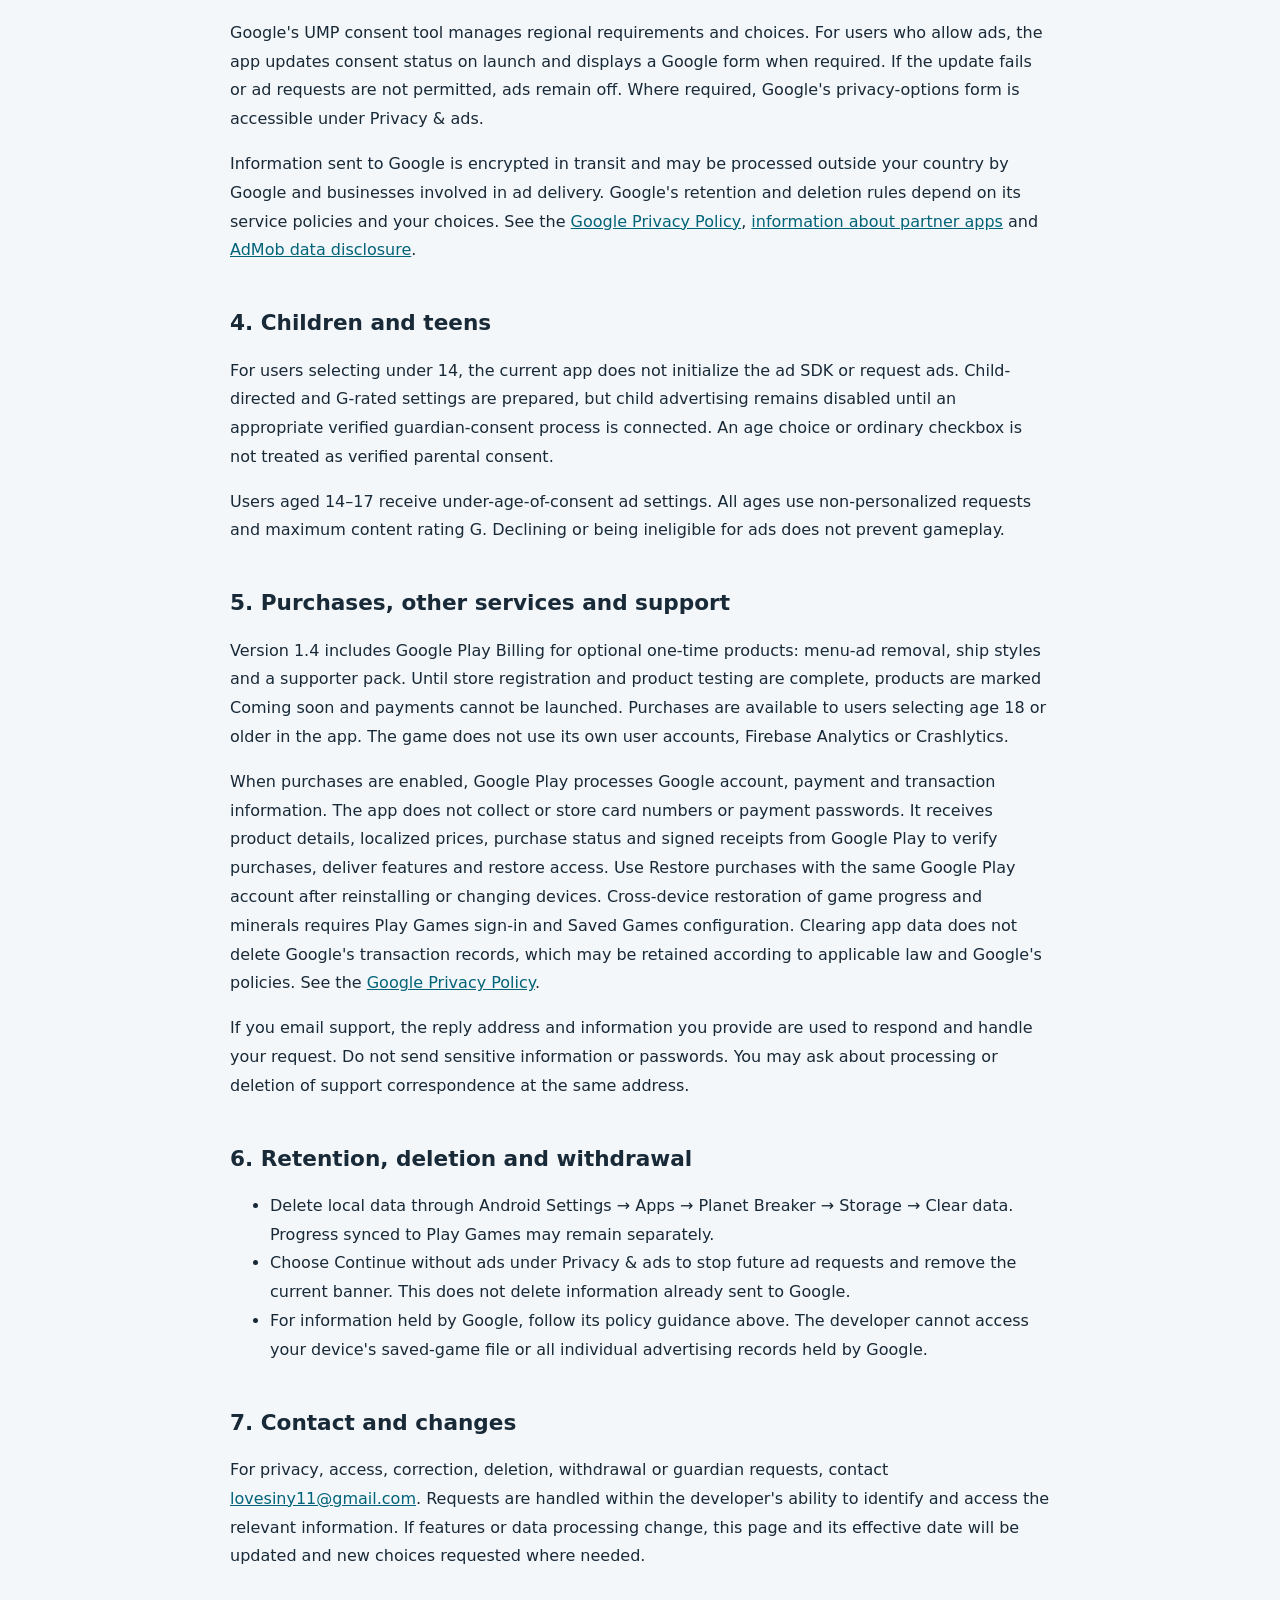
==== commit c1b11b6f: "Document Planet Breaker Play Games cloud saves" ====
--- a/planet-breaker-privacy.html
+++ b/planet-breaker-privacy.html
@@ -12,7 +12,7 @@
 <body><main>
 <p class="meta">Planet Breaker · Android · com.planetbreaker.game</p>
 <h1>개인정보처리방침<br><span lang="en">Privacy Policy</span></h1>
-<p class="meta">시행일 / Effective: 2026-10-24</p>
+<p class="meta">시행일 / Effective: 2026-10-26</p>
 <nav aria-label="언어 / Language"><a href="#ko" lang="ko">한국어</a><a href="#en" lang="en">English</a></nav>
 <article id="ko" lang="ko">
 <h2>1. 적용 범위와 운영자</h2>
@@ -25,8 +25,9 @@
 <li><strong>광고 선택:</strong> 광고 정보 처리 허용 여부와 안내 버전을 기기에 저장합니다. Google 동의 도구도 관련 선택을 기기에 저장할 수 있습니다. 메뉴의 ‘개인정보·광고’에서 선택을 변경할 수 있습니다.</li>
 <li><strong>상품·보상 기록:</strong> 선택한 외형, Google Play가 서명한 구매 영수증(상품 ID, 구매 토큰·주문 및 구매 상태 정보, 서명), 보상 광고의 시청 보상 시각·무작위 보상 ID·지급 여부를 기기에 저장하여 구매 복원과 중복 지급 방지에 사용합니다. 광고 보상 ID는 앱에서 생성하며 외부 서버로 전송하지 않습니다.</li>
 </ul>
-<p>개발자는 전체 게임 저장 파일을 서버로 전송받지 않습니다. 앱의 Android 자동 백업은 비활성화되어 있습니다. 기기의 데이터 삭제 시 게임 기록과 광고 선택도 삭제됩니다.</p>
+<p>개발자는 자체 서버로 게임 저장 파일을 받지 않습니다. Google Play 게임즈 연동이 활성화되고 로그인한 경우 게임 진행 데이터는 Google의 저장된 게임 서비스에 동기화됩니다. 앱의 Android 자동 백업은 비활성화되어 있습니다. 기기의 데이터 삭제 시 기기에 저장된 기록과 광고 선택이 삭제되지만, Google에 동기화된 기록은 남을 수 있습니다.</p>
 <h2>3. 광고와 Google 서비스</h2>
+<p>Google Play 게임즈 연동이 활성화되면 Google은 게임즈 프로필과 연결된 인증 상태, 저장된 게임 진행 데이터, 업적, 순위표 점수를 처리합니다. 동기화 파일에는 최고 점수, 보유 광물, 기체·강화·도감·도전·숙련 기록이 포함됩니다. 광고 선택, 연령 구분, 구매 영수증과 광고 보상 ID는 동기화 파일에 포함하지 않습니다. 로그인하지 않거나 연동 설정이 완료되지 않아도 기기에서 플레이할 수 있습니다. 게임즈 데이터의 보관과 삭제는 Google 계정·Play 게임즈 설정 및 Google 정책에 따릅니다.</p>
 <p>광고 기능이 활성화된 빌드에서는 Google LLC의 AdMob을 통해 시작·결과 메뉴에 배너를 요청할 수 있습니다. 전투 중에는 배너를 제거합니다. 개발·검증용 빌드는 테스트 광고를 사용하며 실제 광고 게재 가능 여부는 계정 설정과 Google의 검토 상태에 따라 달라집니다.</p>
 <p>결과 화면에서 이용자가 선택하면 보상형 광고를 요청합니다. 완료 보상은 게임 안에서만 사용할 수 있는 광물 300개이며, 판당 1회·24시간당 최대 3회로 제한합니다. 현금 교환이나 양도는 지원하지 않습니다. 메뉴 광고 제거 상품은 배너를 제거하며, 선택형 보상 광고는 계속 선택할 수 있습니다. 광고 정보 처리에 동의하지 않아도 무료 게임 이용은 가능합니다.</p>
 <p>광고를 허용하면 Google은 광고 제공, 성과 측정, 안정성 관리 및 부정 사용 방지를 위해 IP 주소와 그로부터 추정한 대략적 위치, 앱·광고 상호작용, 앱 세트 ID 등 기기 식별 정보, 기기·앱 정보 및 진단 정보를 처리할 수 있습니다. 테스트 광고와 비맞춤형 광고도 일부 정보를 처리할 수 있습니다.</p>
@@ -38,11 +39,11 @@
 <p>만 14~17세는 광고 요청 시 동의 연령 미만 설정을 적용합니다. 모든 연령에 비맞춤형 광고와 최대 G 등급 제한을 적용합니다. 광고를 거부하거나 이용할 수 없어도 게임은 실행됩니다.</p>
 <h2>5. 인앱 결제·별도 분석 및 문의</h2>
 <p>버전 1.4부터 선택형 일회성 상품(메뉴 광고 제거, 외형 꾸미기, 서포터 팩)용 Google Play Billing을 포함합니다. 스토어 등록·상품 검증 전에는 ‘판매 준비 중’으로 표시되며 결제를 실행하지 않습니다. 구매 기능은 앱에서 만 18세 이상으로 선택한 이용자에게 제공됩니다. 게임 회원 계정, Firebase Analytics와 Crashlytics는 사용하지 않습니다.</p>
-<p>구매 기능이 활성화되면 Google Play가 Google 계정과 결제·거래 정보를 처리합니다. 앱은 카드 번호나 결제 비밀번호를 직접 입력받거나 보관하지 않습니다. 앱은 Google Play로부터 상품·현지 가격·구매 상태와 서명된 영수증을 받아 구매 확인, 기능 제공, 복원에 사용합니다. 기기를 다시 사용하거나 앱을 재설치한 경우 같은 Google Play 계정으로 ‘구매 복원’을 이용할 수 있습니다. 게임 진행·광물은 별도 기기 간 복원 대상이 아닙니다. Google의 거래 기록은 앱 데이터 삭제만으로 삭제되지 않으며 관련 법령과 Google 정책에 따라 보관될 수 있습니다. 자세한 내용은 <a href="https://policies.google.com/privacy?hl=ko">Google 개인정보처리방침</a>을 확인해 주세요.</p>
+<p>구매 기능이 활성화되면 Google Play가 Google 계정과 결제·거래 정보를 처리합니다. 앱은 카드 번호나 결제 비밀번호를 직접 입력받거나 보관하지 않습니다. 앱은 Google Play로부터 상품·현지 가격·구매 상태와 서명된 영수증을 받아 구매 확인, 기능 제공, 복원에 사용합니다. 기기를 다시 사용하거나 앱을 재설치한 경우 같은 Google Play 계정으로 ‘구매 복원’을 이용할 수 있습니다. 게임 진행·광물의 복원은 Google Play 게임즈 로그인과 저장된 게임 설정이 완료된 경우에만 가능합니다. Google의 거래 기록은 앱 데이터 삭제만으로 삭제되지 않으며 관련 법령과 Google 정책에 따라 보관될 수 있습니다. 자세한 내용은 <a href="https://policies.google.com/privacy?hl=ko">Google 개인정보처리방침</a>을 확인해 주세요.</p>
 <p>이메일로 문의하는 경우 이용자가 보낸 회신 주소와 문의 내용은 문의 응대 및 요청 처리에 사용됩니다. 민감한 정보나 비밀번호를 보내지 마세요. 문의 기록의 처리·삭제도 같은 연락처로 요청할 수 있습니다.</p>
 <h2>6. 보관·삭제와 선택 변경</h2>
 <ul>
-<li>기기에 저장된 값은 Android 설정 → 애플리케이션 → Planet Breaker → 저장공간 → 데이터 삭제로 삭제할 수 있습니다. 게임 진행도 함께 지워집니다.</li>
+<li>기기에 저장된 값은 Android 설정 → 애플리케이션 → Planet Breaker → 저장공간 → 데이터 삭제로 삭제할 수 있습니다. Google Play 게임즈에 동기화된 진행 상황은 별도로 남을 수 있습니다.</li>
 <li>‘개인정보·광고’에서 ‘광고 없이 계속’을 선택하면 이후 광고 요청을 중단하고 현재 배너를 제거합니다. 이미 Google로 전송된 정보를 함께 삭제하는 기능은 아닙니다.</li>
 <li>Google이 보관하는 정보에 관한 요청은 위 정책의 안내를 확인해 주세요. 개발자는 기기 안의 저장 파일이나 Google이 보유한 모든 개별 광고 기록에 접근할 수 없습니다.</li>
 </ul>
@@ -61,8 +62,9 @@
 <li><strong>Ad preference:</strong> your optional advertising choice and notice version are stored locally. Google's consent tool may also store related choices on the device. You can change choices under Privacy &amp; ads.</li>
 <li><strong>Products and rewards:</strong> selected styles, Google Play-signed receipts (product IDs, purchase tokens, order/purchase status and signatures), reward timestamps, random reward IDs and delivery records are stored on the device to restore purchases and prevent duplicate rewards. App-generated reward IDs are not sent to an external server.</li>
 </ul>
-<p>The developer does not receive your full saved-game file on a server. Android automatic backup is disabled for this app. Clearing app data deletes progress and ad preferences.</p>
+<p>The developer does not receive saved-game files on its own server. When Play Games integration is enabled and you are signed in, game progress syncs through Google's Saved Games service. Android automatic backup is disabled. Clearing app data deletes local progress and ad preferences, but progress synced to Google may remain.</p>
 <h2>3. Advertising and Google services</h2>
+<p>When Google Play Games integration is enabled, Google processes the authentication state linked to your Play Games profile, saved game progress, achievements and leaderboard scores. The cloud save includes high scores, minerals, ships, upgrades, collection, challenges and mastery records. Ad choices, age category, purchase receipts and rewarded-ad IDs are excluded. You can play locally without signing in or before integration is configured. Retention and deletion of Play Games data follow your Google account and Play Games settings and Google's policies.</p>
 <p>Builds with advertising enabled may request a menu banner through Google LLC's AdMob on the title and results screens. The banner is removed during play. Development builds use demo ads; live ad availability depends on account configuration and Google's review.</p>
 <p>A rewarded ad is requested only when you choose it on the results screen. Completion grants 300 minerals usable only within this game, limited to once per run and up to three times per 24 hours. Rewards cannot be transferred or exchanged for cash. The menu-ad-removal product removes banners; rewarded ads remain optional. Declining advertising data processing does not prevent free gameplay.</p>
 <p>If you allow advertising, Google may process IP addresses and approximate location derived from them, app and ad interactions, identifiers such as app set ID, device/app information and diagnostics for ad delivery, measurement, reliability and fraud prevention. Test ads and non-personalized ads can still process some information.</p>
@@ -74,11 +76,11 @@
 <p>Users aged 14–17 receive under-age-of-consent ad settings. All ages use non-personalized requests and maximum content rating G. Declining or being ineligible for ads does not prevent gameplay.</p>
 <h2>5. Purchases, other services and support</h2>
 <p>Version 1.4 includes Google Play Billing for optional one-time products: menu-ad removal, ship styles and a supporter pack. Until store registration and product testing are complete, products are marked Coming soon and payments cannot be launched. Purchases are available to users selecting age 18 or older in the app. The game does not use its own user accounts, Firebase Analytics or Crashlytics.</p>
-<p>When purchases are enabled, Google Play processes Google account, payment and transaction information. The app does not collect or store card numbers or payment passwords. It receives product details, localized prices, purchase status and signed receipts from Google Play to verify purchases, deliver features and restore access. Use Restore purchases with the same Google Play account after reinstalling or changing devices. Game progress and minerals are not restored across devices. Clearing app data does not delete Google's transaction records, which may be retained according to applicable law and Google's policies. See the <a href="https://policies.google.com/privacy">Google Privacy Policy</a>.</p>
+<p>When purchases are enabled, Google Play processes Google account, payment and transaction information. The app does not collect or store card numbers or payment passwords. It receives product details, localized prices, purchase status and signed receipts from Google Play to verify purchases, deliver features and restore access. Use Restore purchases with the same Google Play account after reinstalling or changing devices. Cross-device restoration of game progress and minerals requires Play Games sign-in and Saved Games configuration. Clearing app data does not delete Google's transaction records, which may be retained according to applicable law and Google's policies. See the <a href="https://policies.google.com/privacy">Google Privacy Policy</a>.</p>
 <p>If you email support, the reply address and information you provide are used to respond and handle your request. Do not send sensitive information or passwords. You may ask about processing or deletion of support correspondence at the same address.</p>
 <h2>6. Retention, deletion and withdrawal</h2>
 <ul>
-<li>Delete local data through Android Settings → Apps → Planet Breaker → Storage → Clear data. This also deletes game progress.</li>
+<li>Delete local data through Android Settings → Apps → Planet Breaker → Storage → Clear data. Progress synced to Play Games may remain separately.</li>
 <li>Choose Continue without ads under Privacy &amp; ads to stop future ad requests and remove the current banner. This does not delete information already sent to Google.</li>
 <li>For information held by Google, follow its policy guidance above. The developer cannot access your device's saved-game file or all individual advertising records held by Google.</li>
 </ul>
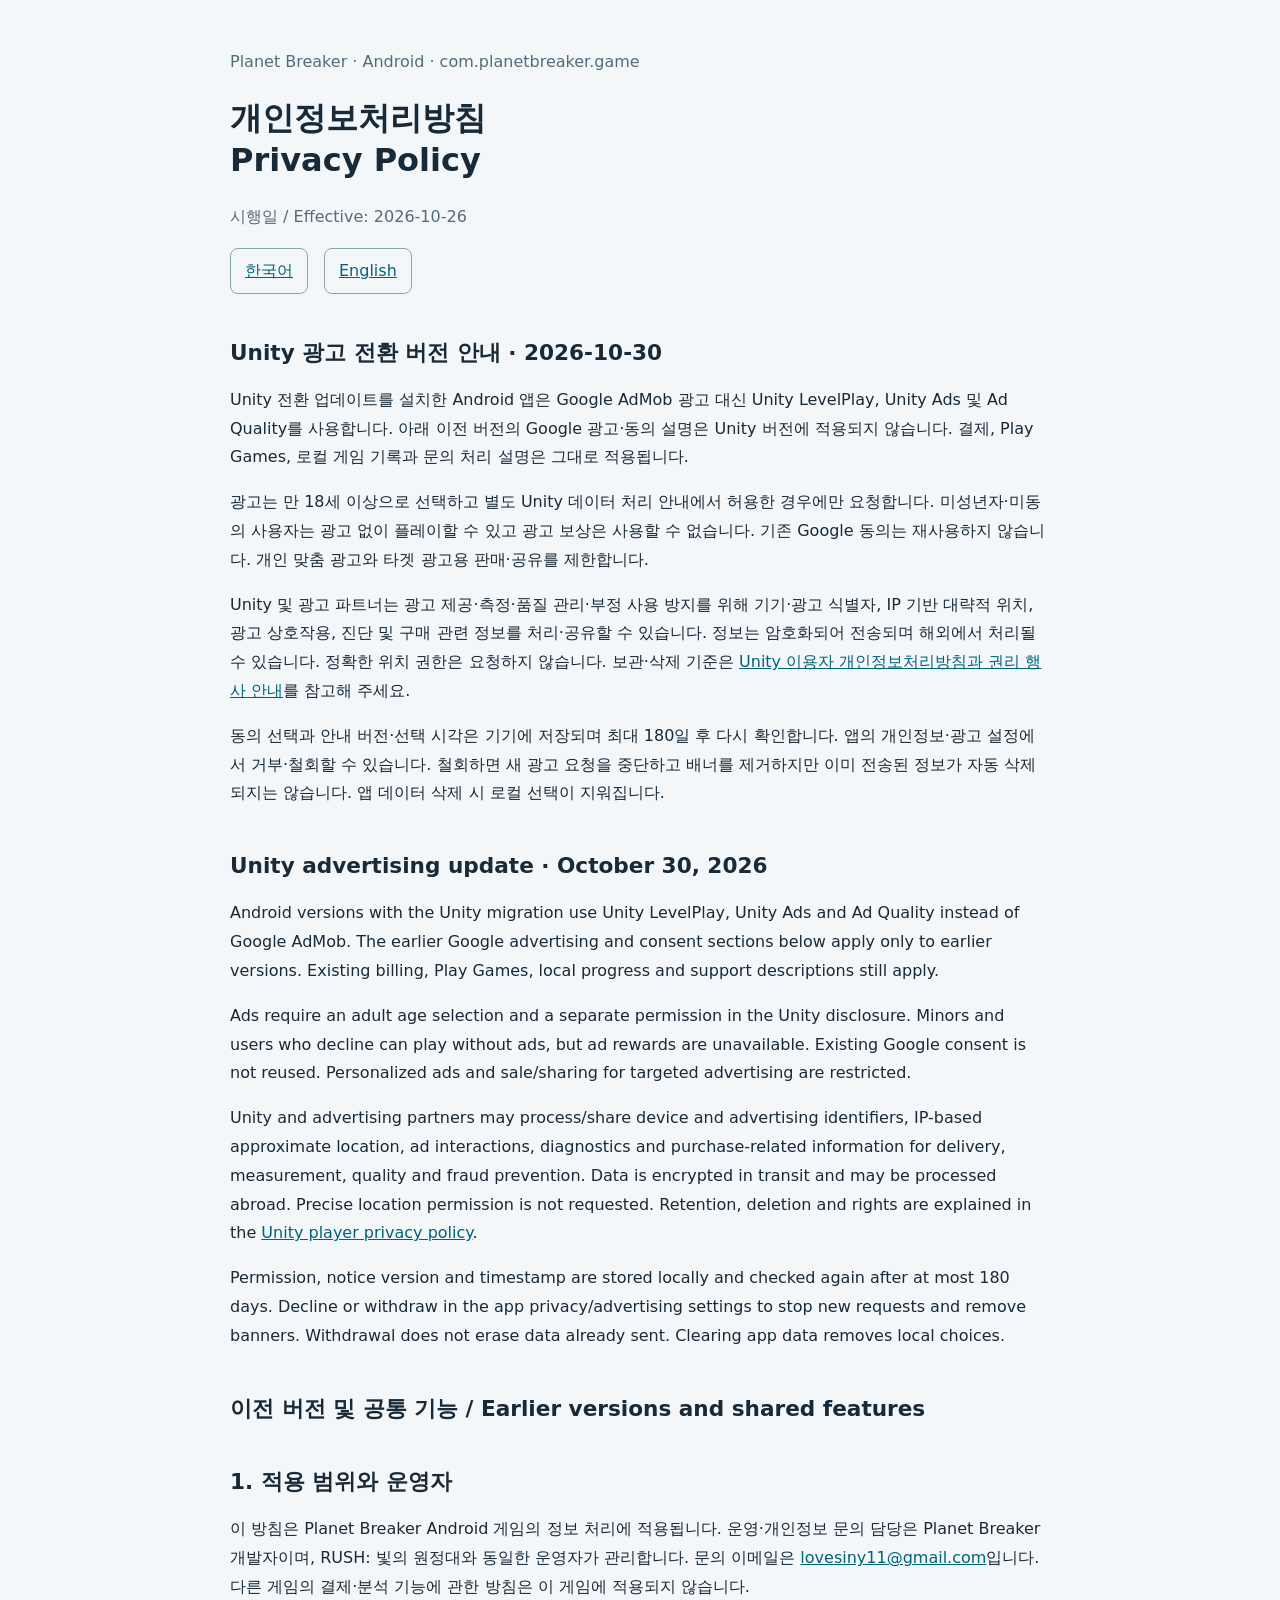
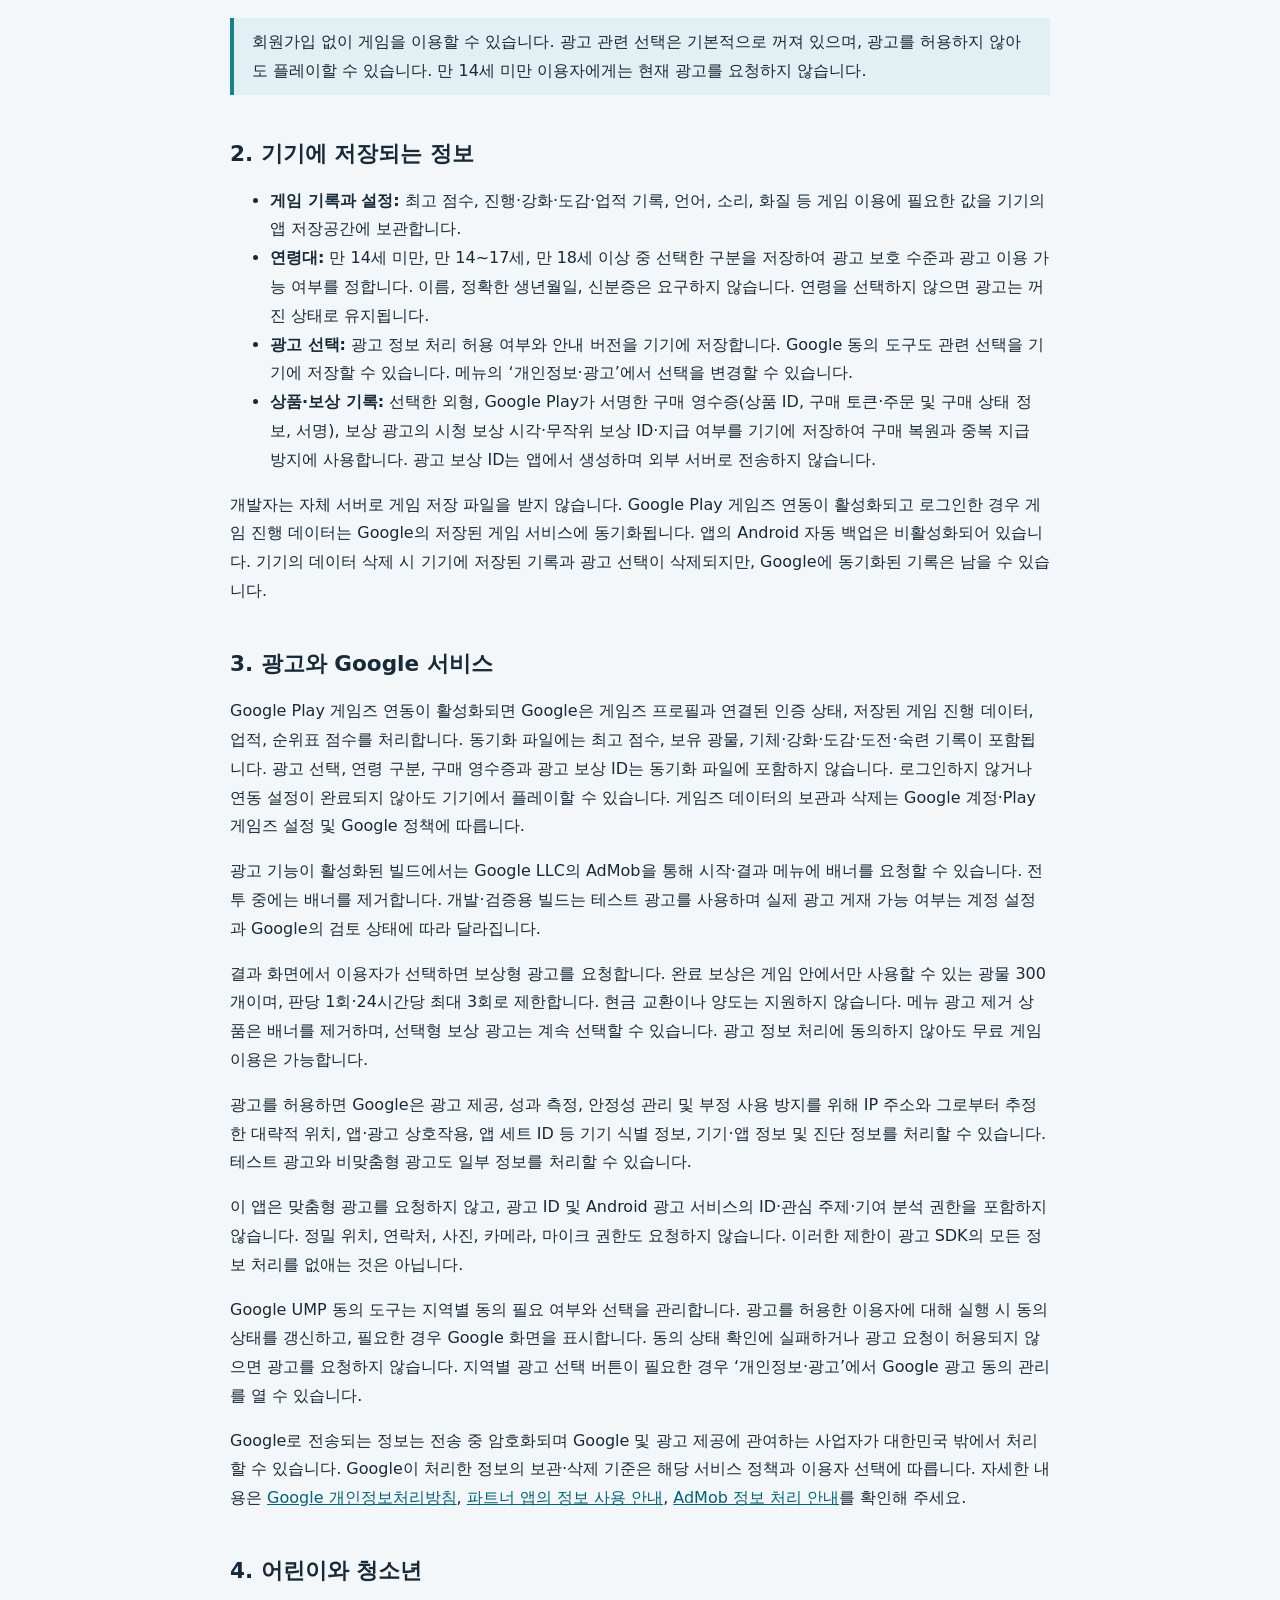
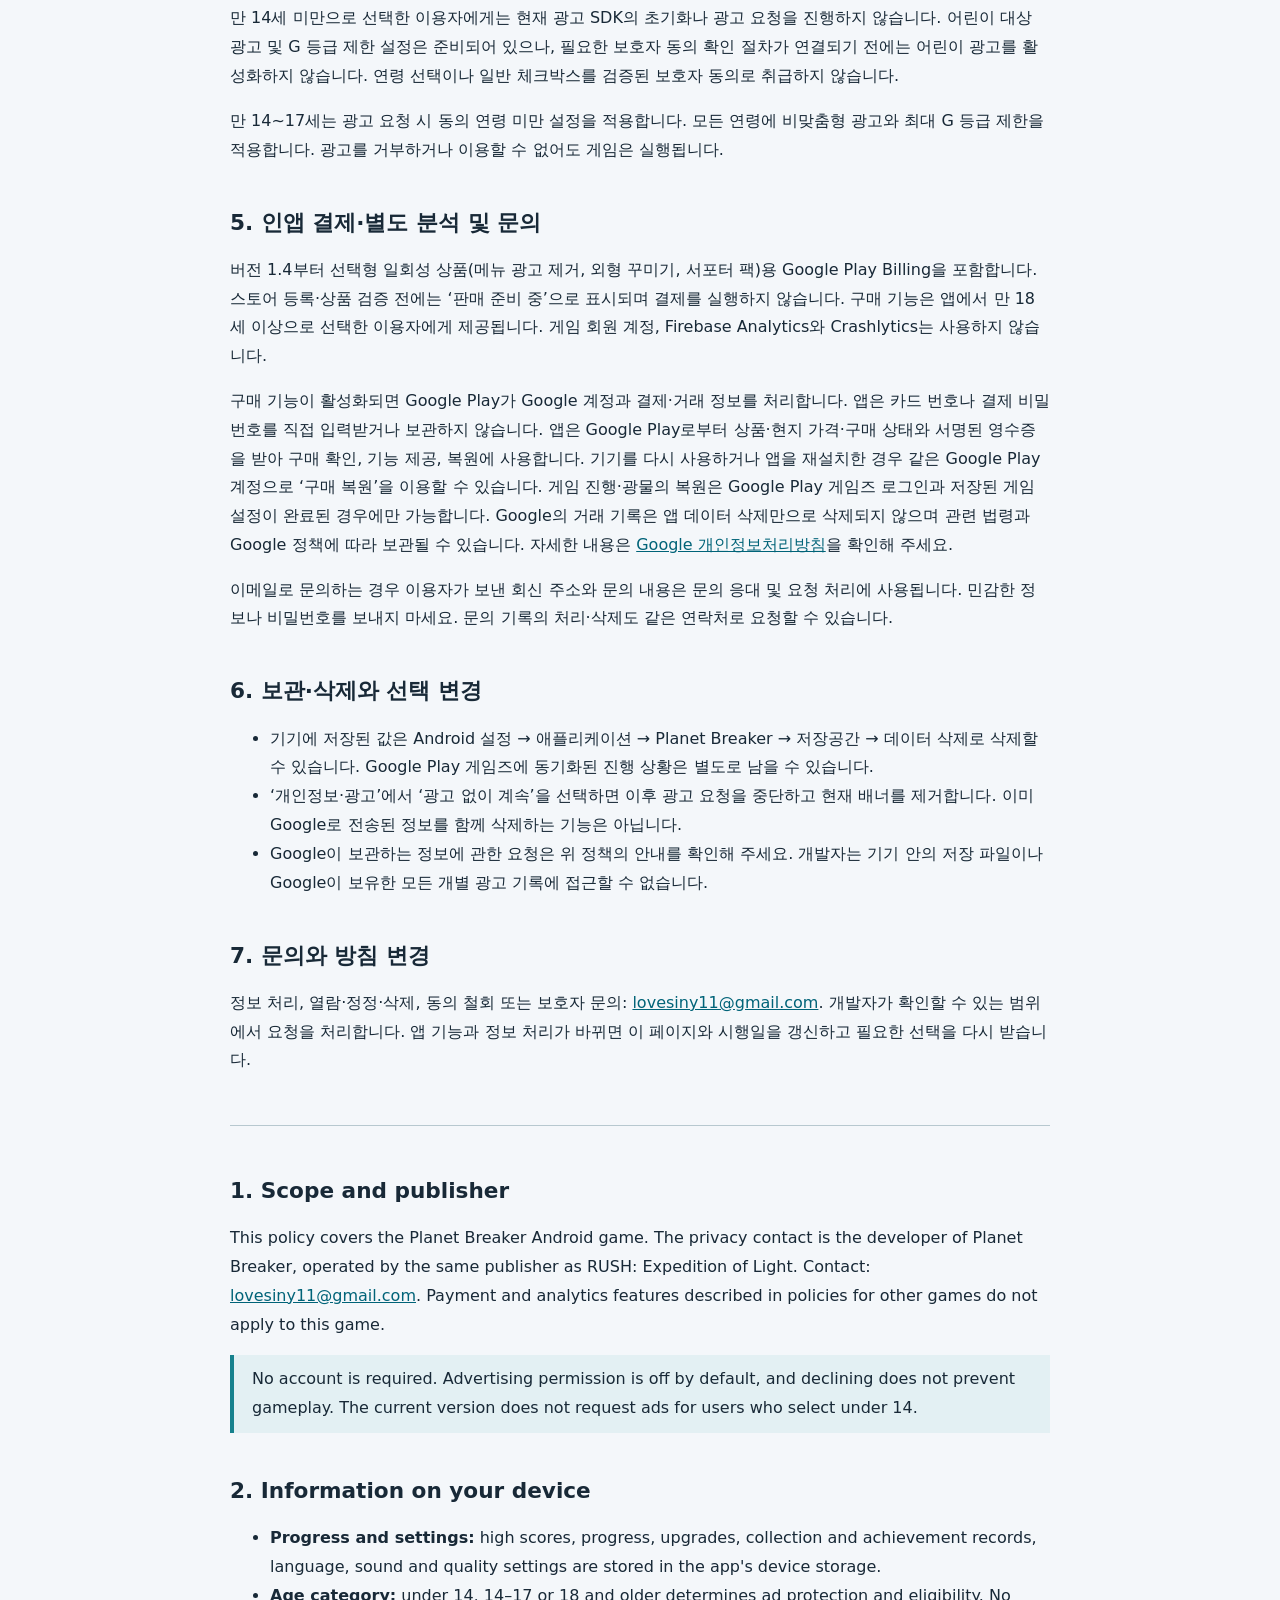
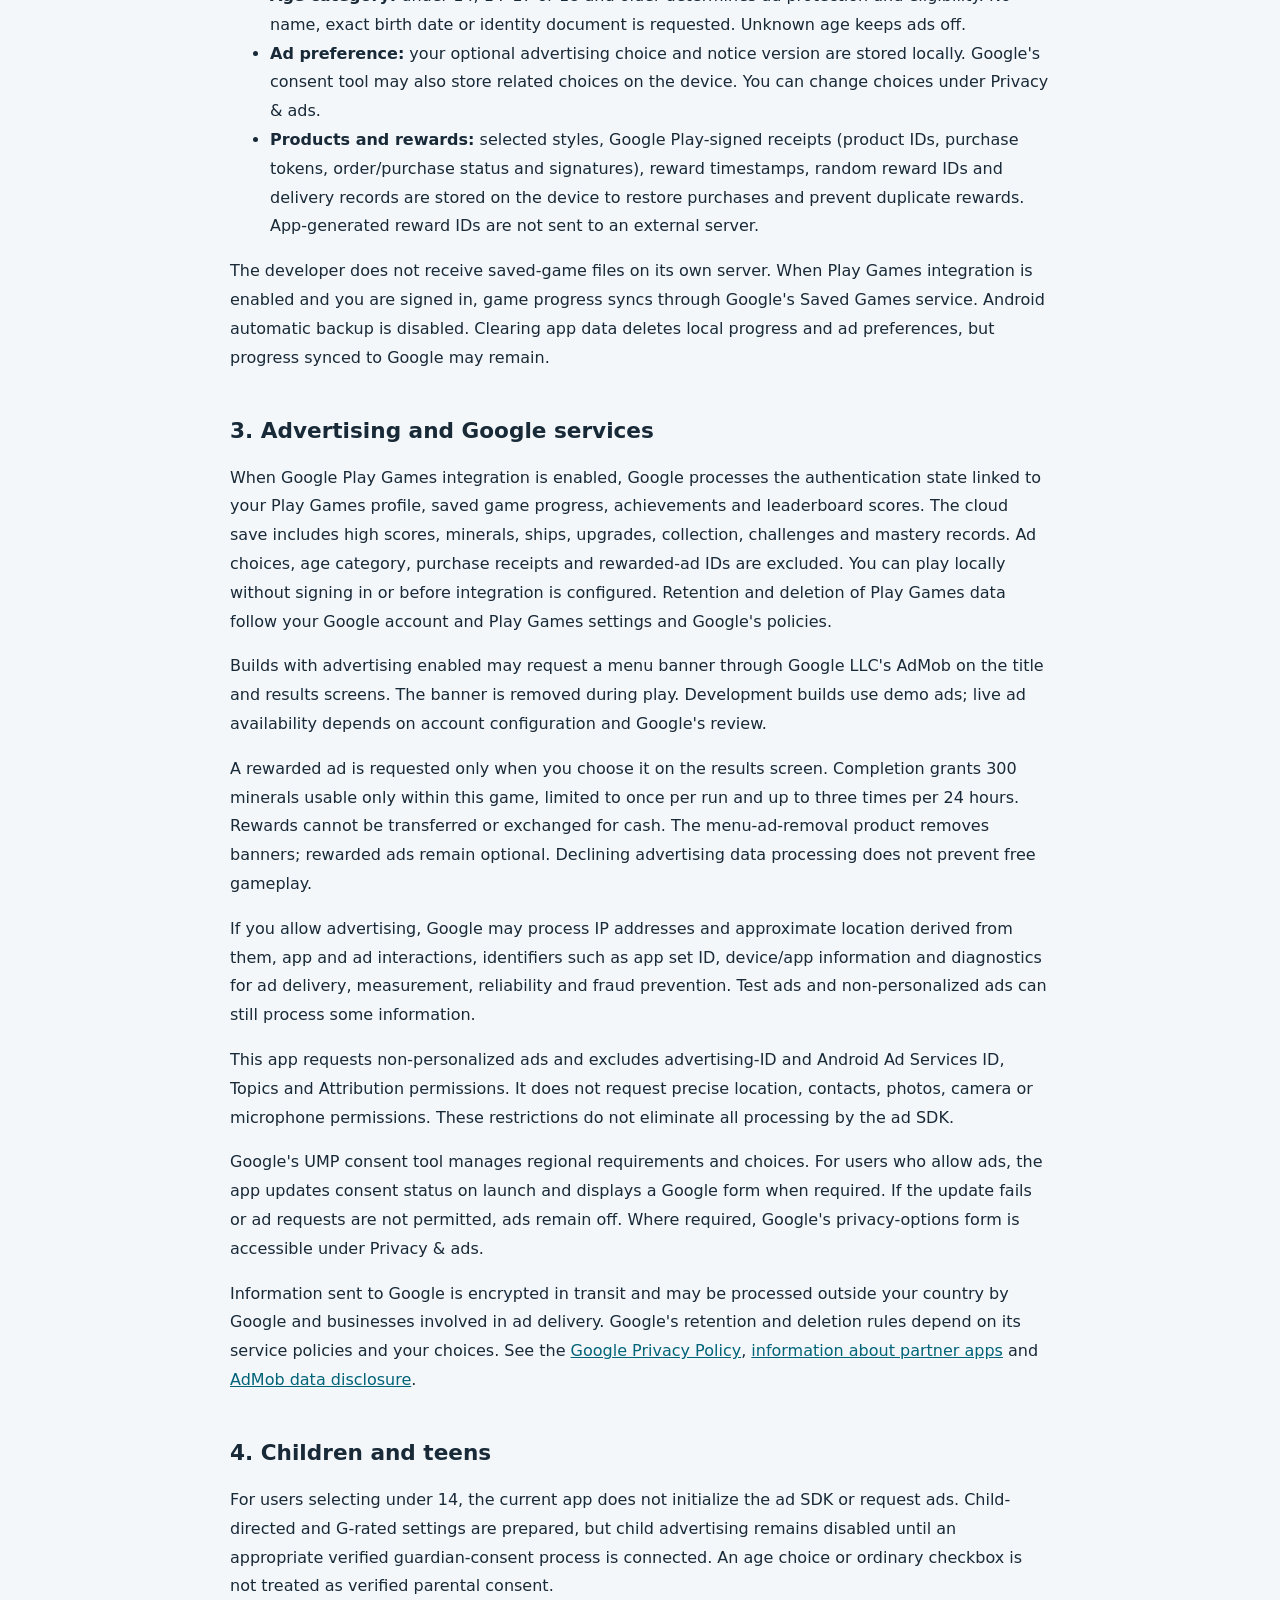
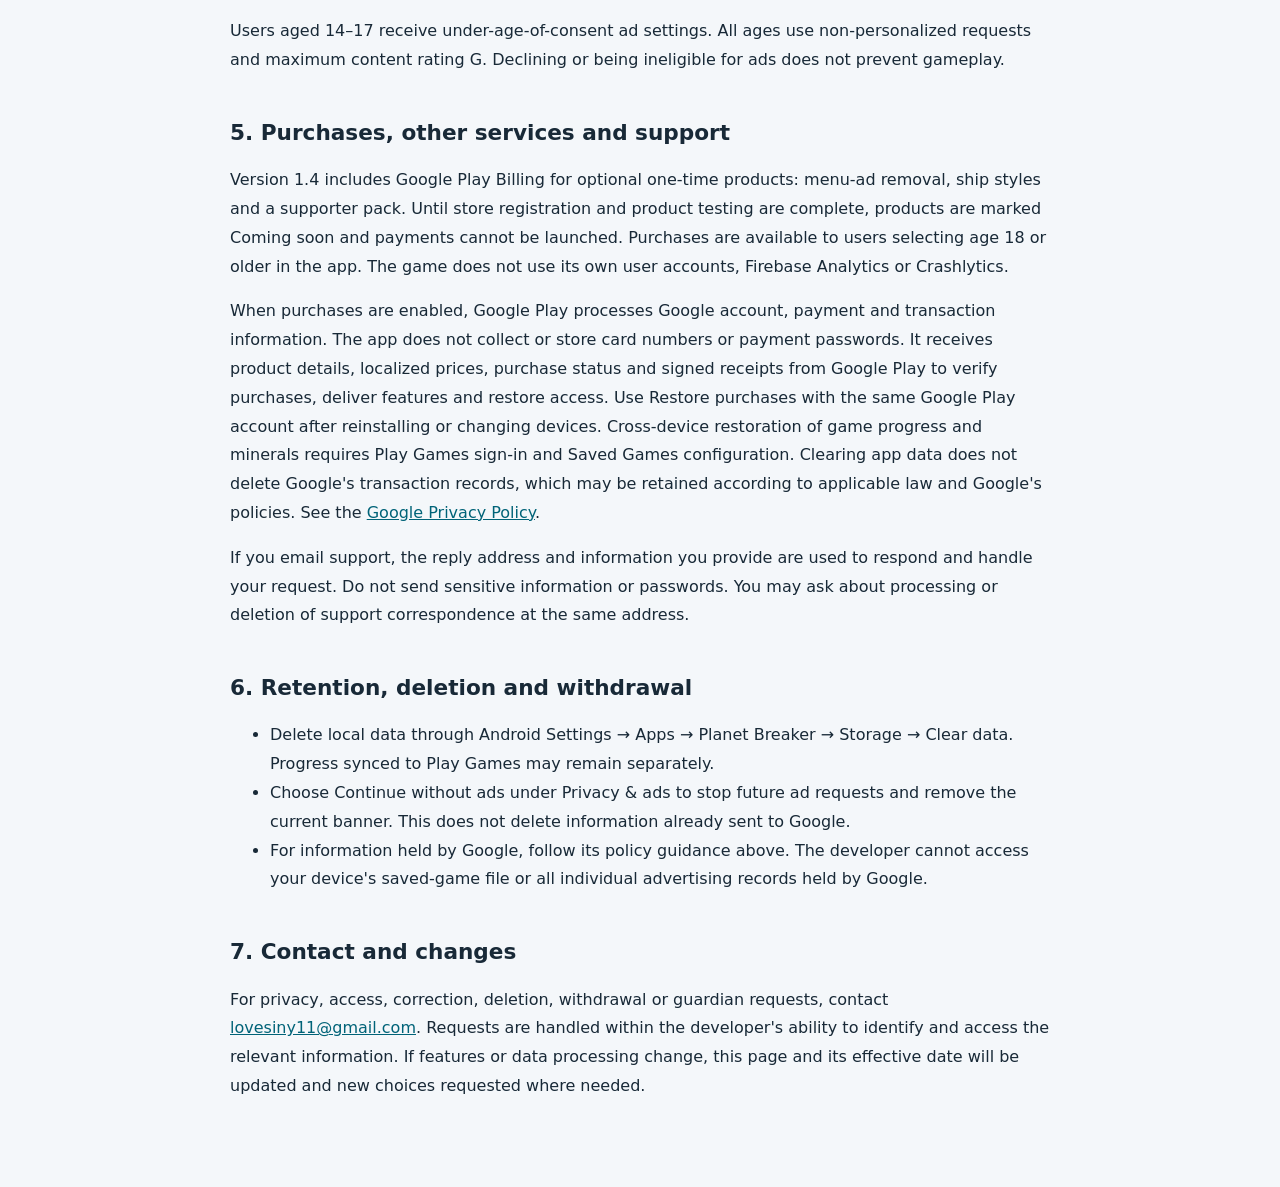
==== commit ba2ff894: "Update planet-breaker-privacy.htmlDocument Planet Breaker Unity advertising migration" ====
--- a/planet-breaker-privacy.html
+++ b/planet-breaker-privacy.html
@@ -14,6 +14,7 @@
 <h1>개인정보처리방침<br><span lang="en">Privacy Policy</span></h1>
 <p class="meta">시행일 / Effective: 2026-10-26</p>
 <nav aria-label="언어 / Language"><a href="#ko" lang="ko">한국어</a><a href="#en" lang="en">English</a></nav>
+<section id="unity-20261030" lang="ko"><h2>Unity 광고 전환 버전 안내 · 2026-10-30</h2><p>Unity 전환 업데이트를 설치한 Android 앱은 Google AdMob 광고 대신 Unity LevelPlay, Unity Ads 및 Ad Quality를 사용합니다. 아래 이전 버전의 Google 광고·동의 설명은 Unity 버전에 적용되지 않습니다. 결제, Play Games, 로컬 게임 기록과 문의 처리 설명은 그대로 적용됩니다.</p><p>광고는 만 18세 이상으로 선택하고 별도 Unity 데이터 처리 안내에서 허용한 경우에만 요청합니다. 미성년자·미동의 사용자는 광고 없이 플레이할 수 있고 광고 보상은 사용할 수 없습니다. 기존 Google 동의는 재사용하지 않습니다. 개인 맞춤 광고와 타겟 광고용 판매·공유를 제한합니다.</p><p>Unity 및 광고 파트너는 광고 제공·측정·품질 관리·부정 사용 방지를 위해 기기·광고 식별자, IP 기반 대략적 위치, 광고 상호작용, 진단 및 구매 관련 정보를 처리·공유할 수 있습니다. 정보는 암호화되어 전송되며 해외에서 처리될 수 있습니다. 정확한 위치 권한은 요청하지 않습니다. 보관·삭제 기준은 <a href="https://unity.com/legal/game-player-and-app-user-privacy-policy">Unity 이용자 개인정보처리방침과 권리 행사 안내</a>를 참고해 주세요.</p><p>동의 선택과 안내 버전·선택 시각은 기기에 저장되며 최대 180일 후 다시 확인합니다. 앱의 개인정보·광고 설정에서 거부·철회할 수 있습니다. 철회하면 새 광고 요청을 중단하고 배너를 제거하지만 이미 전송된 정보가 자동 삭제되지는 않습니다. 앱 데이터 삭제 시 로컬 선택이 지워집니다.</p></section><section lang="en"><h2>Unity advertising update · October 30, 2026</h2><p>Android versions with the Unity migration use Unity LevelPlay, Unity Ads and Ad Quality instead of Google AdMob. The earlier Google advertising and consent sections below apply only to earlier versions. Existing billing, Play Games, local progress and support descriptions still apply.</p><p>Ads require an adult age selection and a separate permission in the Unity disclosure. Minors and users who decline can play without ads, but ad rewards are unavailable. Existing Google consent is not reused. Personalized ads and sale/sharing for targeted advertising are restricted.</p><p>Unity and advertising partners may process/share device and advertising identifiers, IP-based approximate location, ad interactions, diagnostics and purchase-related information for delivery, measurement, quality and fraud prevention. Data is encrypted in transit and may be processed abroad. Precise location permission is not requested. Retention, deletion and rights are explained in the <a href="https://unity.com/legal/game-player-and-app-user-privacy-policy">Unity player privacy policy</a>.</p><p>Permission, notice version and timestamp are stored locally and checked again after at most 180 days. Decline or withdraw in the app privacy/advertising settings to stop new requests and remove banners. Withdrawal does not erase data already sent. Clearing app data removes local choices.</p></section><h2>이전 버전 및 공통 기능 / Earlier versions and shared features</h2>
 <article id="ko" lang="ko">
 <h2>1. 적용 범위와 운영자</h2>
 <p>이 방침은 Planet Breaker Android 게임의 정보 처리에 적용됩니다. 운영·개인정보 문의 담당은 Planet Breaker 개발자이며, RUSH: 빛의 원정대와 동일한 운영자가 관리합니다. 문의 이메일은 <a href="mailto:lovesiny11@gmail.com">lovesiny11@gmail.com</a>입니다. 다른 게임의 결제·분석 기능에 관한 방침은 이 게임에 적용되지 않습니다.</p>
